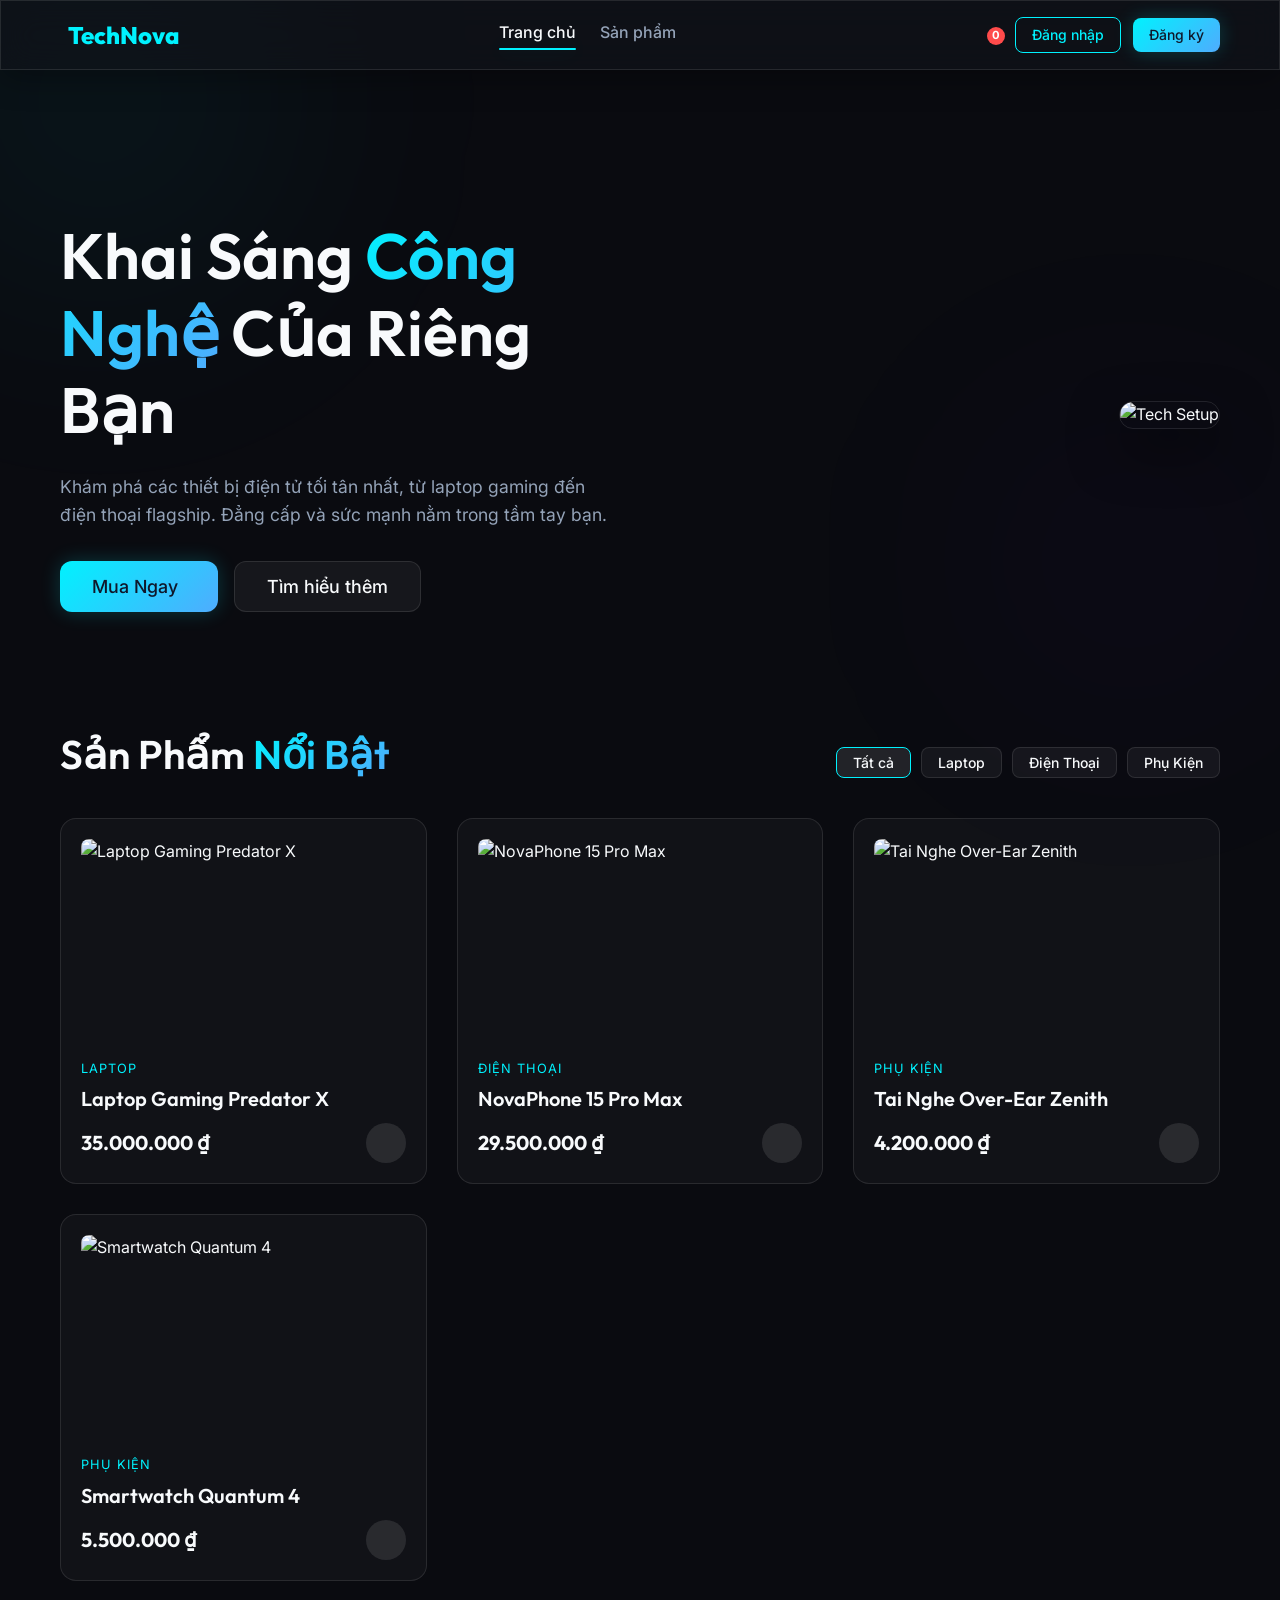
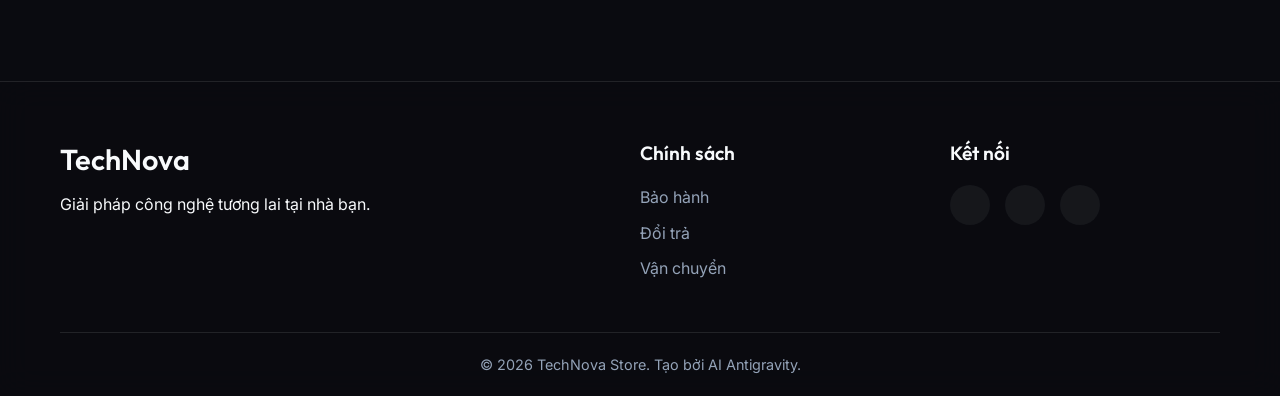
==== index.html @ b465cced "Add project" ====
<!DOCTYPE html>
<html lang="vi">
<head>
    <meta charset="UTF-8">
    <meta name="viewport" content="width=device-width, initial-scale=1.0">
    <title>TechNova - Cửa Hàng Thiết Bị Điện Tử</title>
    <!-- Google Fonts -->
    <link rel="preconnect" href="https://fonts.googleapis.com">
    <link rel="preconnect" href="https://fonts.gstatic.com" crossorigin>
    <link href="https://fonts.googleapis.com/css2?family=Inter:wght@300;400;500;600;700&family=Outfit:wght@400;600;800&display=swap" rel="stylesheet">
    <!-- Main Style -->
    <link rel="stylesheet" href="style.css">
    <!-- Remixicons for Icons -->
    <link href="https://cdn.jsdelivr.net/npm/remixicon@3.5.0/fonts/remixicon.css" rel="stylesheet">
</head>
<body>

    <!-- Background Decoration -->
    <div class="bg-shape shape-1"></div>
    <div class="bg-shape shape-2"></div>

    <!-- Notification Toast -->
    <div id="toast-container" class="toast-container"></div>

    <!-- Header / Navbar -->
    <header class="navbar glass">
        <div class="container nav-container">
            <a href="#" class="brand" data-link="home">
                <i class="ri-instance-fill text-gradient"></i>
                <span>TechNova</span>
            </a>
            
            <nav class="nav-links">
                <a href="#" class="nav-item active" data-link="home">Trang chủ</a>
                <a href="#" class="nav-item" data-link="products">Sản phẩm</a>
            </nav>

            <div class="nav-actions">
                <a href="#" class="cart-btn" data-link="cart">
                    <i class="ri-shopping-cart-2-line"></i>
                    <span class="cart-badge" id="cart-count">0</span>
                </a>
                
                <div id="auth-nav" class="auth-group">
                    <a href="#" class="btn btn-outline btn-sm" data-link="login">Đăng nhập</a>
                    <a href="#" class="btn btn-primary btn-sm" data-link="register">Đăng ký</a>
                </div>
                
                <div id="user-nav" class="user-group hidden">
                    <a href="#" class="user-profile-btn" data-link="profile">
                        <img src="https://ui-avatars.com/api/?name=User&background=4facfe&color=fff" alt="Avatar" class="avatar-sm">
                        <span id="nav-username">User</span>
                    </a>
                </div>
            </div>
        </div>
    </header>

    <!-- Main Content App -->
    <main id="app-content" class="container main-container">
        <!-- Content will be injected here by app.js -->
    </main>

    <!-- Footer -->
    <footer class="footer glass-dark mt-auto">
        <div class="container">
            <div class="footer-content">
                <div class="footer-brand">
                    <h3>TechNova</h3>
                    <p>Giải pháp công nghệ tương lai tại nhà bạn.</p>
                </div>
                <div class="footer-links">
                    <h4>Chính sách</h4>
                    <a href="#">Bảo hành</a>
                    <a href="#">Đổi trả</a>
                    <a href="#">Vận chuyển</a>
                </div>
                <div class="footer-social">
                    <h4>Kết nối</h4>
                    <div class="social-icons">
                        <a href="#"><i class="ri-facebook-circle-fill"></i></a>
                        <a href="#"><i class="ri-instagram-line"></i></a>
                        <a href="#"><i class="ri-twitter-x-line"></i></a>
                    </div>
                </div>
            </div>
            <div class="footer-bottom">
                <p>&copy; 2026 TechNova Store. Tạo bởi AI Antigravity.</p>
            </div>
        </div>
    </footer>

    <!-- Templates -->
    <template id="tpl-home">
        <!-- Home Page Content -->
        <section class="hero slide-up">
            <div class="hero-content">
                <h1 class="hero-title">Khai Sáng <span class="text-gradient">Công Nghệ</span> Của Riêng Bạn</h1>
                <p class="hero-desc">Khám phá các thiết bị điện tử tối tân nhất, từ laptop gaming đến điện thoại flagship. Đẳng cấp và sức mạnh nằm trong tầm tay bạn.</p>
                <div class="hero-actions">
                    <button class="btn btn-primary btn-lg" onclick="app.navigate('products')">Mua Ngay <i class="ri-arrow-right-line"></i></button>
                    <button class="btn btn-glass btn-lg">Tìm hiểu thêm</button>
                </div>
            </div>
            <div class="hero-image">
                <img src="https://images.unsplash.com/photo-1603302576837-37561b2e2302?auto=format&fit=crop&q=80&w=800" alt="Tech Setup" class="floating-img">
            </div>
        </section>

        <section class="products-section slide-up delay-1">
            <div class="section-header">
                <h2 class="section-title">Sản Phẩm <span class="text-gradient">Nổi Bật</span></h2>
                <div class="filter-group">
                    <button class="btn btn-glass btn-sm active">Tất cả</button>
                    <button class="btn btn-glass btn-sm">Laptop</button>
                    <button class="btn btn-glass btn-sm">Điện Thoại</button>
                    <button class="btn btn-glass btn-sm">Phụ Kiện</button>
                </div>
            </div>
            
            <div class="product-grid" id="featured-products">
                <!-- Products will be generated by JS -->
            </div>
        </section>
    </template>

    <template id="tpl-products">
        <section class="products-page fade-in">
            <h2 class="page-title">Tất cả sản phẩm</h2>
            <div class="product-grid" id="all-products">
                <!-- Products -->
            </div>
        </section>
    </template>

    <template id="tpl-login">
        <section class="auth-page fade-in">
            <div class="auth-card glass">
                <div class="auth-header">
                    <h2>Đăng Nhập</h2>
                    <p>Chào mừng trở lại TechNova</p>
                </div>
                <form id="login-form">
                    <div class="form-group">
                        <label for="login-email">Email</label>
                        <div class="input-icon">
                            <i class="ri-mail-line"></i>
                            <input type="email" id="login-email" placeholder="Nhập email của bạn" required>
                        </div>
                    </div>
                    <div class="form-group">
                        <label for="login-password">Mật khẩu</label>
                        <div class="input-icon">
                            <i class="ri-lock-2-line"></i>
                            <input type="password" id="login-password" placeholder="Nhập mật khẩu" required>
                        </div>
                    </div>
                    <div class="form-actions">
                        <button type="submit" class="btn btn-primary btn-block">Đăng Nhập</button>
                    </div>
                    <p class="auth-switch">Chưa có tài khoản? <a href="#" data-link="register">Đăng ký ngay</a></p>
                </form>
            </div>
        </section>
    </template>

    <template id="tpl-register">
        <section class="auth-page fade-in">
            <div class="auth-card glass">
                <div class="auth-header">
                    <h2>Tạo Tài Khoản</h2>
                    <p>Tham gia vào hệ sinh thái TechNova</p>
                </div>
                <form id="register-form">
                    <div class="form-group">
                        <label for="reg-name">Họ và Tên</label>
                        <div class="input-icon">
                            <i class="ri-user-3-line"></i>
                            <input type="text" id="reg-name" placeholder="John Doe" required>
                        </div>
                    </div>
                    <div class="form-group">
                        <label for="reg-email">Email</label>
                        <div class="input-icon">
                            <i class="ri-mail-line"></i>
                            <input type="email" id="reg-email" placeholder="Nhập email của bạn" required>
                        </div>
                    </div>
                    <div class="form-group">
                        <label for="reg-password">Mật khẩu</label>
                        <div class="input-icon">
                            <i class="ri-lock-2-line"></i>
                            <input type="password" id="reg-password" placeholder="Tạo mật khẩu" required>
                        </div>
                    </div>
                    <div class="form-actions">
                        <button type="submit" class="btn btn-primary btn-block">Đăng Ký</button>
                    </div>
                    <p class="auth-switch">Đã có tài khoản? <a href="#" data-link="login">Đăng nhập</a></p>
                </form>
            </div>
        </section>
    </template>

    <template id="tpl-cart">
        <section class="cart-page fade-in">
            <h2 class="page-title">Giỏ Hàng Của Bạn</h2>
            <div class="cart-container">
                <div class="cart-items" id="cart-items-list">
                    <!-- Cart items -->
                    <div class="empty-cart-msg">Giỏ hàng của bạn đang trống.<br><a href="#" class="btn btn-primary mt-4" data-link="products">Mua sắm ngay</a></div>
                </div>
                
                <div class="cart-summary glass">
                    <h3>Tổng đơn hàng</h3>
                    <div class="summary-row">
                        <span>Tạm tính</span>
                        <span id="cart-subtotal">0 đ</span>
                    </div>
                    <div class="summary-row">
                        <span>Phí vận chuyển</span>
                        <span>0 đ</span>
                    </div>
                    <div class="summary-divider"></div>
                    <div class="summary-row total">
                        <span>Tổng cộng</span>
                        <span class="text-gradient" id="cart-total">0 đ</span>
                    </div>
                    <button class="btn btn-primary btn-block mt-4" id="btn-checkout">Tiến Hành Thanh Toán</button>
                </div>
            </div>
        </section>
    </template>

    <template id="tpl-profile">
        <section class="profile-page fade-in">
            <div class="profile-header glass">
                <div class="profile-info">
                    <img src="https://ui-avatars.com/api/?name=User&background=4facfe&color=fff&size=120" alt="Avatar" class="avatar-lg" id="profile-avatar">
                    <div class="profile-details">
                        <h2 id="profile-name">Người dùng</h2>
                        <p id="profile-email">user@example.com</p>
                        <span class="badge">Thành viên Vàng</span>
                    </div>
                </div>
                <button class="btn btn-outline" id="btn-logout">Đăng Xuất <i class="ri-logout-box-r-line"></i></button>
            </div>
            
            <div class="profile-content">
                <div class="profile-tabs">
                    <button class="tab-btn active">Lịch sử đơn hàng</button>
                    <button class="tab-btn">Quản lý tài khoản</button>
                </div>
                <div class="tab-content" id="order-history">
                    <div class="empty-state">
                        <i class="ri-inbox-line"></i>
                        <p>Bạn chưa có đơn hàng nào.</p>
                    </div>
                </div>
            </div>
        </section>
    </template>

    <!-- Main Logic -->
    <script src="app.js"></script>
</body>
</html>
---- style.css ----
/* =========================================
   TECHNOVA - DESIGN SYSTEM & STYLES
   ========================================= */

:root {
    /* Colors */
    --bg-base: #0a0b10;
    --bg-surface: rgba(18, 20, 28, 0.6);
    --bg-surface-hover: rgba(28, 30, 40, 0.8);
    --bg-card: rgba(255, 255, 255, 0.03);
    
    --primary: #00f2fe;
    --primary-dark: #4facfe;
    --secondary: #6e00ff;
    --danger: #ff4b4b;
    --success: #00d289;
    
    --text-main: #f8fafc;
    --text-muted: #94a3b8;
    --text-dark: #0f172a;
    
    --border-color: rgba(255, 255, 255, 0.08);
    --glass-border: 1px solid rgba(255, 255, 255, 0.1);
    
    /* Typography */
    --font-heading: 'Outfit', sans-serif;
    --font-body: 'Inter', sans-serif;
    
    /* Shadows & Effects */
    --shadow-soft: 0 8px 32px 0 rgba(0, 0, 0, 0.3);
    --shadow-glow: 0 0 20px rgba(0, 242, 254, 0.2);
    --backdrop-blur: blur(16px);
    
    /* Transitions */
    --transition-fast: 0.2s ease;
    --transition-normal: 0.3s cubic-bezier(0.4, 0, 0.2, 1);
}

/* Base Reset */
* {
    margin: 0;
    padding: 0;
    box-sizing: border-box;
}

body {
    font-family: var(--font-body);
    background-color: var(--bg-base);
    color: var(--text-main);
    line-height: 1.6;
    min-height: 100vh;
    display: flex;
    flex-direction: column;
    overflow-x: hidden;
    position: relative;
}

a {
    color: var(--primary);
    text-decoration: none;
    transition: var(--transition-fast);
}

a:hover {
    color: var(--primary-dark);
}

img {
    max-width: 100%;
    height: auto;
}

button {
    cursor: pointer;
    font-family: var(--font-body);
}

/* Background Effects */
.bg-shape {
    position: fixed;
    border-radius: 50%;
    filter: blur(120px);
    z-index: -1;
    opacity: 0.5;
}

.shape-1 {
    width: 600px;
    height: 600px;
    background: radial-gradient(circle, rgba(0,242,254,0.15) 0%, rgba(10,11,16,0) 70%);
    top: -200px;
    left: -200px;
}

.shape-2 {
    width: 500px;
    height: 500px;
    background: radial-gradient(circle, rgba(110,0,255,0.1) 0%, rgba(10,11,16,0) 70%);
    bottom: 10vh;
    right: -100px;
}

/* Typography Classes */
h1, h2, h3, h4, h5, h6 {
    font-family: var(--font-heading);
    font-weight: 600;
    line-height: 1.2;
}

.text-gradient {
    background: linear-gradient(135deg, var(--primary) 0%, var(--primary-dark) 100%);
    -webkit-background-clip: text;
    -webkit-text-fill-color: transparent;
    background-clip: text;
}

/* Layout Utilities */
.container {
    width: 100%;
    max-width: 1200px;
    margin: 0 auto;
    padding: 0 20px;
}

.main-container {
    flex: 1;
    padding: 100px 20px 40px; /* offset for fixed header */
    width: 100%;
    display: flex;
    flex-direction: column;
}

.mt-4 { margin-top: 1rem; }
.mt-auto { margin-top: auto; }
.text-center { text-align: center; }

/* Glassmorphism Classes */
.glass {
    background: var(--bg-surface);
    backdrop-filter: var(--backdrop-blur);
    -webkit-backdrop-filter: var(--backdrop-blur);
    border: var(--glass-border);
    box-shadow: var(--shadow-soft);
}

.glass-dark {
    background: rgba(10, 11, 16, 0.8);
    backdrop-filter: var(--backdrop-blur);
    border-top: var(--glass-border);
}

/* Buttons */
.btn {
    display: inline-flex;
    align-items: center;
    justify-content: center;
    gap: 8px;
    padding: 10px 24px;
    border-radius: 8px;
    font-weight: 500;
    transition: var(--transition-normal);
    border: none;
    outline: none;
}

.btn-sm {
    padding: 6px 16px;
    font-size: 0.875rem;
}

.btn-lg {
    padding: 14px 32px;
    font-size: 1.125rem;
    border-radius: 12px;
}

.btn-block {
    width: 100%;
}

.btn-primary {
    background: linear-gradient(135deg, var(--primary) 0%, var(--primary-dark) 100%);
    color: var(--text-dark);
    box-shadow: var(--shadow-glow);
}

.btn-primary:hover {
    transform: translateY(-2px);
    box-shadow: 0 0 30px rgba(0, 242, 254, 0.4);
}

.btn-outline {
    background: transparent;
    border: 1px solid var(--primary);
    color: var(--primary);
}

.btn-outline:hover {
    background: rgba(0, 242, 254, 0.1);
}

.btn-glass {
    background: rgba(255, 255, 255, 0.05);
    border: 1px solid rgba(255, 255, 255, 0.1);
    color: var(--text-main);
}

.btn-glass:hover, .btn-glass.active {
    background: rgba(255, 255, 255, 0.1);
    border-color: var(--primary);
}

/* Navbar */
.navbar {
    position: fixed;
    top: 0;
    left: 0;
    width: 100%;
    z-index: 100;
    padding: 15px 0;
}

.nav-container {
    display: flex;
    justify-content: space-between;
    align-items: center;
}

.brand {
    font-family: var(--font-heading);
    font-size: 1.5rem;
    font-weight: 800;
    display: flex;
    align-items: center;
    gap: 8px;
}

.nav-links {
    display: flex;
    gap: 24px;
}

.nav-item {
    color: var(--text-muted);
    font-weight: 500;
    position: relative;
    padding-bottom: 4px;
}

.nav-item:hover, .nav-item.active {
    color: var(--text-main);
}

.nav-item.active::after {
    content: '';
    position: absolute;
    bottom: 0;
    left: 0;
    width: 100%;
    height: 2px;
    background: var(--primary);
    border-radius: 2px;
    box-shadow: var(--shadow-glow);
}

.nav-actions {
    display: flex;
    align-items: center;
    gap: 20px;
}

.cart-btn {
    color: var(--text-main);
    font-size: 1.25rem;
    position: relative;
}

.cart-badge {
    position: absolute;
    top: -8px;
    right: -10px;
    background: var(--danger);
    color: white;
    font-size: 0.7rem;
    font-weight: bold;
    height: 18px;
    min-width: 18px;
    border-radius: 9px;
    display: flex;
    align-items: center;
    justify-content: center;
    padding: 0 4px;
}

.auth-group, .user-group {
    display: flex;
    gap: 12px;
    align-items: center;
}

.hidden {
    display: none !important;
}

.user-profile-btn {
    display: flex;
    align-items: center;
    gap: 10px;
    color: var(--text-main);
}

.avatar-sm {
    width: 32px;
    height: 32px;
    border-radius: 50%;
    border: 2px solid var(--primary);
}

/* Hero Section */
.hero {
    display: flex;
    align-items: center;
    justify-content: space-between;
    min-height: 70vh;
    padding: 40px 0;
    gap: 40px;
}

.hero-content {
    flex: 1;
    max-width: 600px;
}

.hero-title {
    font-size: 4rem;
    margin-bottom: 24px;
}

.hero-desc {
    font-size: 1.1rem;
    color: var(--text-muted);
    margin-bottom: 32px;
}

.hero-actions {
    display: flex;
    gap: 16px;
}

.hero-image {
    flex: 1;
    display: flex;
    justify-content: flex-end;
}

.floating-img {
    max-width: 500px;
    border-radius: 20px;
    box-shadow: 0 20px 50px rgba(0,0,0,0.5);
    animation: float 6s ease-in-out infinite;
    border: var(--glass-border);
}

/* Products Section */
.section-header {
    display: flex;
    justify-content: space-between;
    align-items: flex-end;
    margin-bottom: 40px;
}

.section-title {
    font-size: 2.5rem;
}

.filter-group {
    display: flex;
    gap: 10px;
}

.product-grid {
    display: grid;
    grid-template-columns: repeat(auto-fill, minmax(280px, 1fr));
    gap: 30px;
}

.product-card {
    background: var(--bg-card);
    border: var(--glass-border);
    border-radius: 16px;
    padding: 20px;
    transition: var(--transition-normal);
    display: flex;
    flex-direction: column;
}

.product-card:hover {
    transform: translateY(-5px);
    background: var(--bg-surface-hover);
    box-shadow: var(--shadow-soft), 0 0 15px rgba(0, 242, 254, 0.1);
    border-color: rgba(255, 255, 255, 0.2);
}

.product-img {
    height: 200px;
    object-fit: cover;
    border-radius: 8px;
    margin-bottom: 20px;
}

.product-category {
    font-size: 0.8rem;
    color: var(--primary);
    text-transform: uppercase;
    letter-spacing: 1px;
    margin-bottom: 8px;
}

.product-name {
    font-size: 1.25rem;
    margin-bottom: 12px;
    color: var(--text-main);
}

.product-footer {
    margin-top: auto;
    display: flex;
    justify-content: space-between;
    align-items: center;
}

.product-price {
    font-size: 1.25rem;
    font-weight: 700;
    font-family: var(--font-heading);
}

.btn-add-cart {
    width: 40px;
    height: 40px;
    border-radius: 50%;
    background: rgba(255, 255, 255, 0.1);
    border: none;
    color: white;
    display: flex;
    align-items: center;
    justify-content: center;
    transition: var(--transition-fast);
}

.product-card:hover .btn-add-cart {
    background: var(--primary);
    color: var(--text-dark);
}

/* Auth Pages */
.auth-page {
    display: flex;
    justify-content: center;
    align-items: center;
    min-height: 70vh;
}

.auth-card {
    width: 100%;
    max-width: 450px;
    padding: 40px;
    border-radius: 20px;
}

.auth-header {
    text-align: center;
    margin-bottom: 30px;
}

.auth-header h2 {
    font-size: 2rem;
    margin-bottom: 8px;
}

.auth-header p {
    color: var(--text-muted);
}

.form-group {
    margin-bottom: 20px;
}

.form-group label {
    display: block;
    margin-bottom: 8px;
    font-size: 0.9rem;
    color: var(--text-muted);
}

.input-icon {
    position: relative;
    display: flex;
    align-items: center;
}

.input-icon i {
    position: absolute;
    left: 16px;
    color: var(--text-muted);
}

.input-icon input {
    width: 100%;
    padding: 14px 16px 14px 45px;
    background: rgba(0, 0, 0, 0.2);
    border: 1px solid rgba(255, 255, 255, 0.1);
    border-radius: 10px;
    color: var(--text-main);
    font-family: var(--font-body);
    outline: none;
    transition: var(--transition-fast);
}

.input-icon input:focus {
    border-color: var(--primary);
    background: rgba(0, 0, 0, 0.4);
    box-shadow: 0 0 0 2px rgba(0, 242, 254, 0.1);
}

.form-actions {
    margin-top: 30px;
    margin-bottom: 20px;
}

.auth-switch {
    text-align: center;
    font-size: 0.9rem;
    color: var(--text-muted);
}

/* Cart Page */
.page-title {
    font-size: 2.5rem;
    margin-bottom: 30px;
}

.cart-container {
    display: grid;
    grid-template-columns: 2fr 1fr;
    gap: 30px;
}

.cart-items {
    display: flex;
    flex-direction: column;
    gap: 20px;
}

.cart-item {
    display: flex;
    align-items: center;
    gap: 20px;
    background: var(--bg-card);
    border: var(--glass-border);
    padding: 15px;
    border-radius: 12px;
}

.cart-item-img {
    width: 80px;
    height: 80px;
    border-radius: 8px;
    object-fit: cover;
}

.cart-item-info {
    flex: 1;
}

.cart-item-name {
    font-size: 1.1rem;
    margin-bottom: 4px;
}

.cart-item-price {
    color: var(--primary);
    font-weight: 600;
}

.cart-item-qty {
    display: flex;
    align-items: center;
    gap: 10px;
    background: rgba(0,0,0,0.3);
    padding: 4px 12px;
    border-radius: 20px;
}

.qty-btn {
    background: transparent;
    border: none;
    color: var(--text-main);
    font-size: 1.2rem;
}

.btn-remove {
    background: rgba(255, 75, 75, 0.1);
    color: var(--danger);
    border: none;
    width: 36px; height: 36px;
    border-radius: 8px;
    transition: var(--transition-fast);
}

.btn-remove:hover {
    background: var(--danger);
    color: white;
}

.cart-summary {
    padding: 24px;
    border-radius: 16px;
    height: fit-content;
    position: sticky;
    top: 100px;
}

.summary-row {
    display: flex;
    justify-content: space-between;
    margin-bottom: 15px;
    color: var(--text-muted);
}

.summary-divider {
    height: 1px;
    background: var(--glass-border);
    margin: 20px 0;
}

.summary-row.total {
    font-size: 1.25rem;
    font-weight: 700;
    color: var(--text-main);
    margin-bottom: 0;
}

/* Profile Page */
.profile-header {
    display: flex;
    justify-content: space-between;
    align-items: center;
    padding: 30px;
    border-radius: 16px;
    margin-bottom: 40px;
}

.profile-info {
    display: flex;
    align-items: center;
    gap: 24px;
}

.avatar-lg {
    width: 100px;
    height: 100px;
    border-radius: 50%;
    border: 3px solid var(--primary);
}

.profile-details h2 {
    font-size: 1.8rem;
    margin-bottom: 4px;
}

.profile-details p {
    color: var(--text-muted);
    margin-bottom: 12px;
}

.badge {
    background: rgba(0, 242, 254, 0.1);
    color: var(--primary);
    padding: 4px 12px;
    border-radius: 20px;
    font-size: 0.8rem;
    border: 1px solid rgba(0, 242, 254, 0.3);
}

.profile-tabs {
    display: flex;
    gap: 20px;
    margin-bottom: 30px;
    border-bottom: 1px solid rgba(255, 255, 255, 0.1);
    padding-bottom: 10px;
}

.tab-btn {
    background: none;
    border: none;
    color: var(--text-muted);
    font-size: 1.1rem;
    padding: 10px 20px;
    position: relative;
    border-radius: 8px 8px 0 0;
}

.tab-btn:hover {
    color: var(--text-main);
}

.tab-btn.active {
    color: var(--primary);
}

.tab-btn.active::after {
    content: '';
    position: absolute;
    bottom: -11px;
    left: 0;
    width: 100%;
    height: 3px;
    background: var(--primary);
    border-radius: 3px 3px 0 0;
}

.empty-state {
    text-align: center;
    padding: 60px 20px;
    background: var(--bg-card);
    border-radius: 12px;
    border: var(--glass-border);
}

.empty-state i {
    font-size: 4rem;
    color: var(--text-muted);
    margin-bottom: 16px;
    opacity: 0.5;
}

/* Toast Notifications */
.toast-container {
    position: fixed;
    bottom: 30px;
    right: 30px;
    z-index: 9999;
    display: flex;
    flex-direction: column;
    gap: 10px;
}

.toast {
    background: rgba(18, 20, 28, 0.9);
    backdrop-filter: blur(10px);
    border-left: 4px solid var(--primary);
    color: white;
    padding: 16px 24px;
    border-radius: 8px;
    box-shadow: 0 10px 30px rgba(0,0,0,0.5);
    display: flex;
    align-items: center;
    gap: 12px;
    transform: translateX(120%);
    animation: toast-slide-in 0.3s forwards;
}

.toast.toast-success { border-left-color: var(--success); }
.toast.toast-error { border-left-color: var(--danger); }

.toast.fade-out {
    animation: toast-slide-out 0.3s forwards;
}

@keyframes toast-slide-in {
    to { transform: translateX(0); }
}
@keyframes toast-slide-out {
    to { transform: translateX(120%); opacity: 0; }
}

/* Footer */
.footer {
    padding: 60px 0 20px;
    margin-top: 60px;
}

.footer-content {
    display: grid;
    grid-template-columns: 2fr 1fr 1fr;
    gap: 40px;
    margin-bottom: 40px;
}

.footer-brand h3 {
    font-size: 1.8rem;
    margin-bottom: 16px;
    font-family: var(--font-heading);
}

.footer-links h4, .footer-social h4 {
    font-size: 1.2rem;
    margin-bottom: 20px;
}

.footer-links a {
    display: block;
    color: var(--text-muted);
    margin-bottom: 10px;
}

.footer-links a:hover {
    color: var(--primary);
    padding-left: 5px;
}

.social-icons {
    display: flex;
    gap: 15px;
}

.social-icons a {
    display: inline-flex;
    width: 40px; height: 40px;
    border-radius: 50%;
    background: rgba(255, 255, 255, 0.05);
    align-items: center; justify-content: center;
    font-size: 1.2rem;
}

.social-icons a:hover {
    background: var(--primary);
    color: var(--text-dark);
    transform: translateY(-3px);
}

.footer-bottom {
    text-align: center;
    padding-top: 20px;
    border-top: 1px solid rgba(255, 255, 255, 0.1);
    color: var(--text-muted);
    font-size: 0.9rem;
}

/* Animations */
.fade-in {
    animation: fadeIn 0.5s ease-out;
}

.slide-up {
    animation: slideUp 0.6s cubic-bezier(0.16, 1, 0.3, 1) forwards;
    opacity: 0;
    transform: translateY(30px);
}

.delay-1 {
    animation-delay: 0.2s;
}

@keyframes fadeIn {
    from { opacity: 0; }
    to { opacity: 1; }
}

@keyframes slideUp {
    from { opacity: 0; transform: translateY(30px); }
    to { opacity: 1; transform: translateY(0); }
}

@keyframes float {
    0% { transform: translateY(0px); }
    50% { transform: translateY(-20px); }
    100% { transform: translateY(0px); }
}

/* Responsive */
@media (max-width: 768px) {
    .nav-links { display: none; }
    .hero { flex-direction: column-reverse; text-align: center; }
    .hero-title { font-size: 2.5rem; }
    .hero-image { justify-content: center; }
    .hero-actions { justify-content: center; }
    .cart-container { grid-template-columns: 1fr; }
    .profile-header { flex-direction: column; gap: 20px; text-align: center; }
    .footer-content { grid-template-columns: 1fr; gap: 30px; }
}
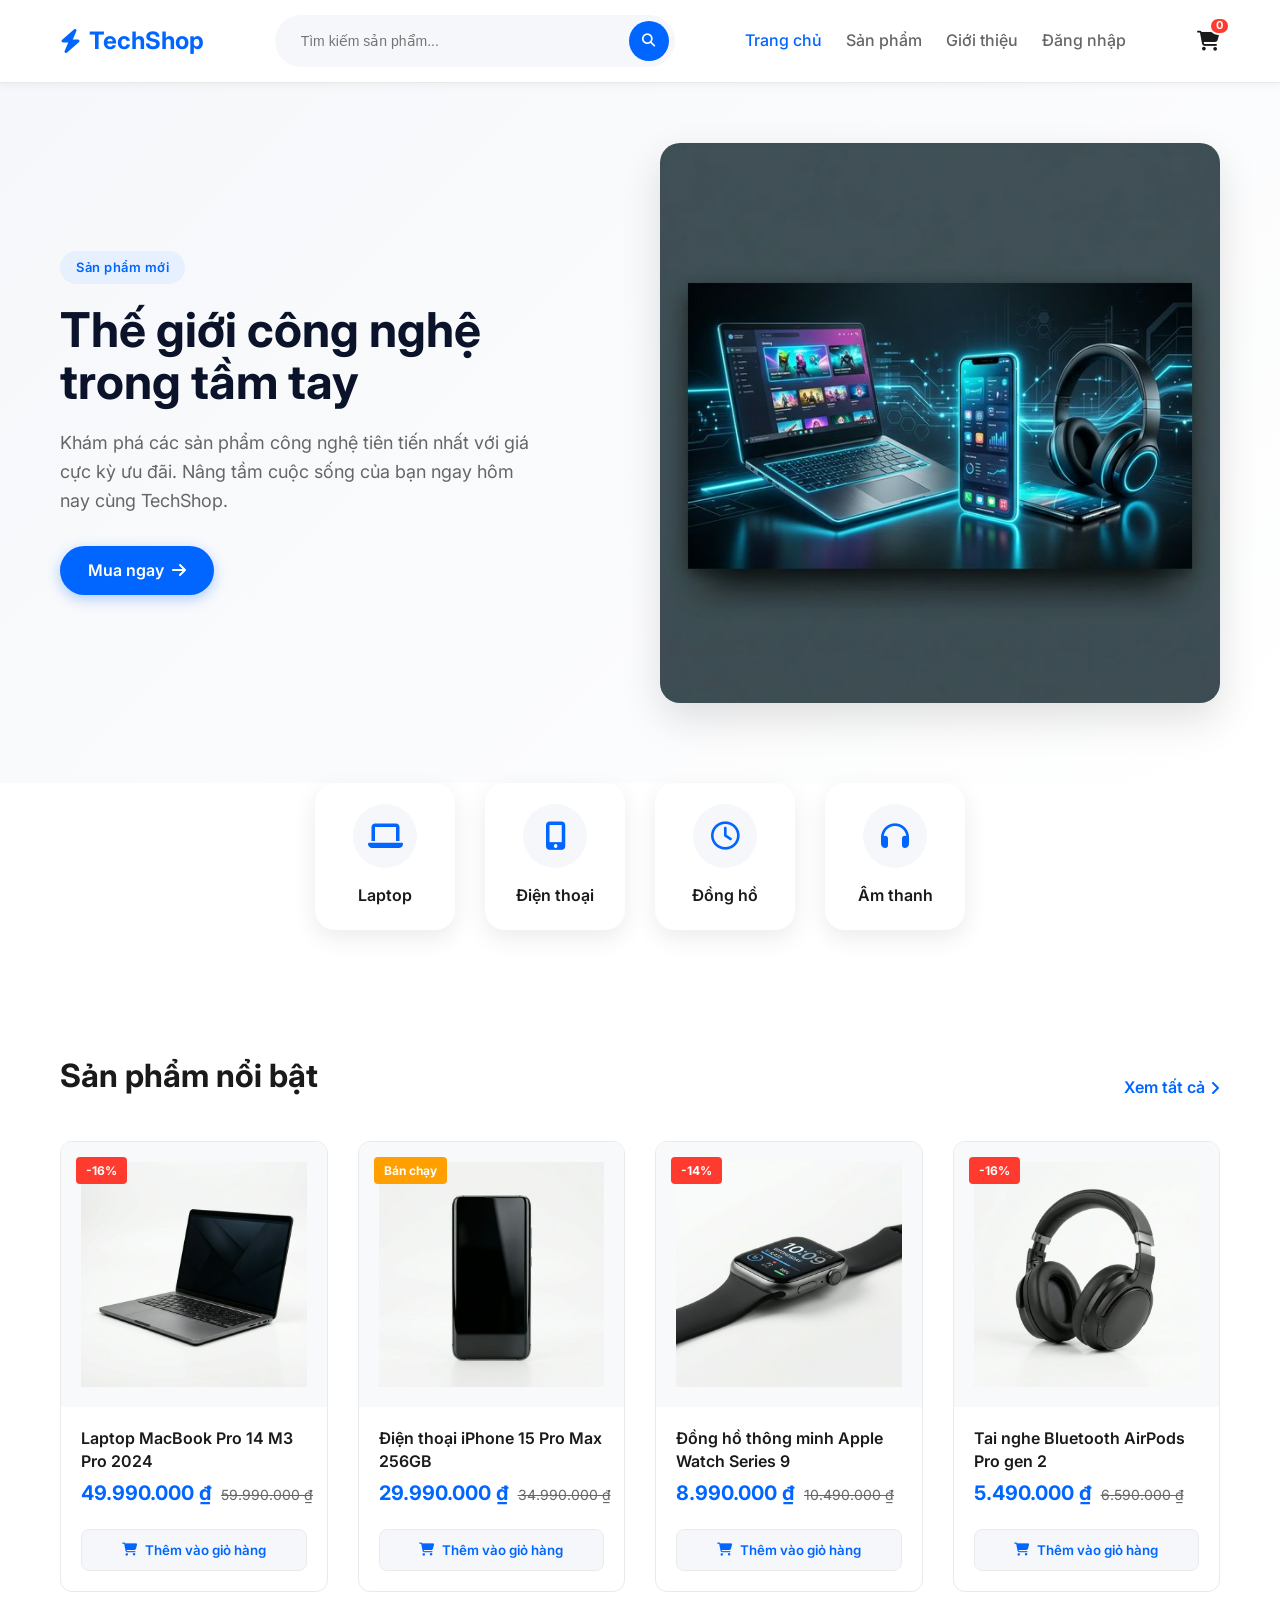
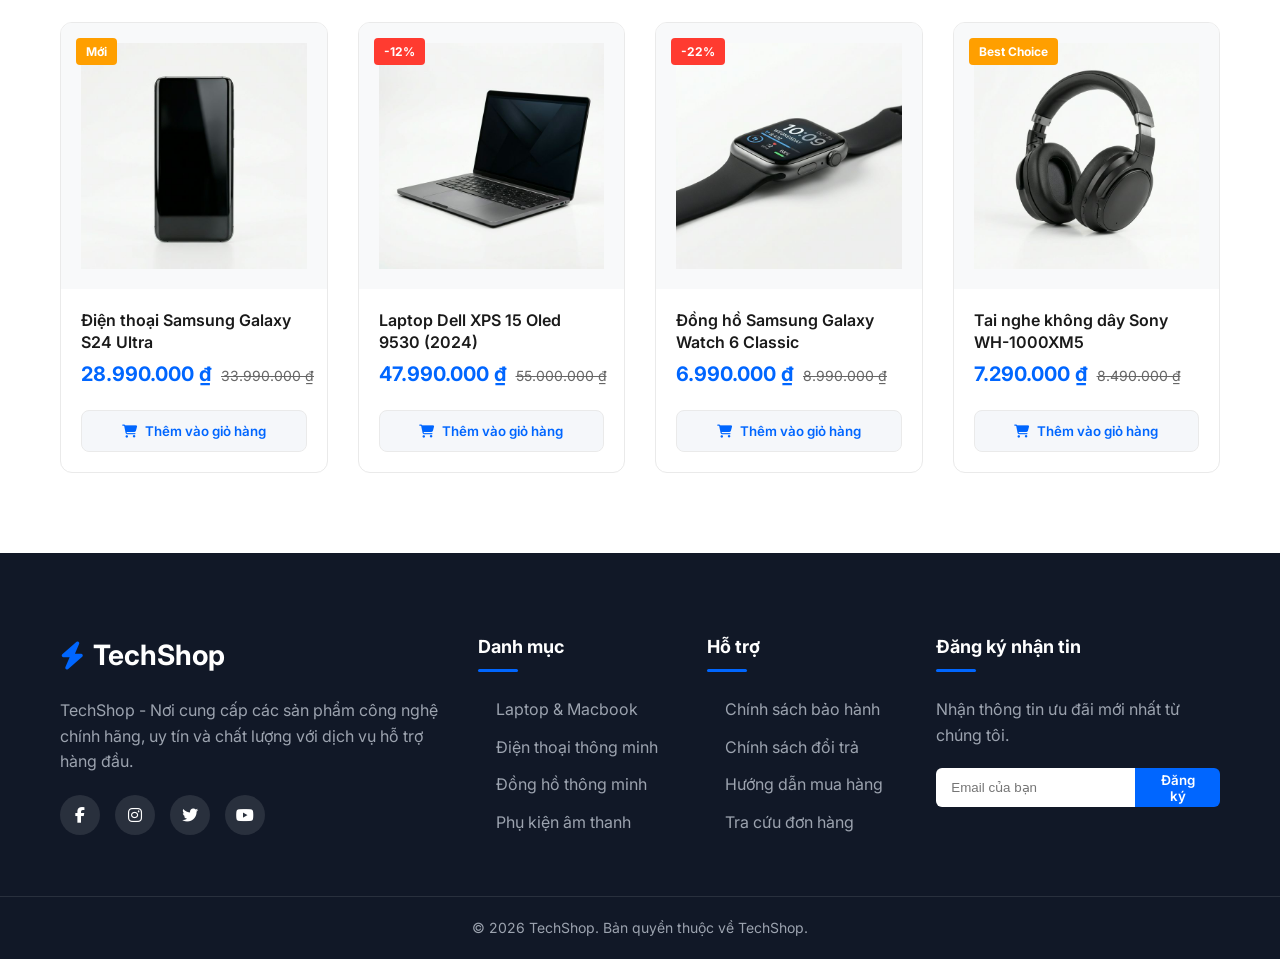
==== commit 66f011f0: "update UI/UX" ====
--- a/index.html
+++ b/index.html
@@ -3,265 +3,160 @@
 <head>
     <meta charset="UTF-8">
     <meta name="viewport" content="width=device-width, initial-scale=1.0">
-    <title>TechNova - Cửa Hàng Thiết Bị Điện Tử</title>
+    <title>TechShop - Thế giới công nghệ trong tầm tay</title>
     <!-- Google Fonts -->
-    <link rel="preconnect" href="https://fonts.googleapis.com">
-    <link rel="preconnect" href="https://fonts.gstatic.com" crossorigin>
-    <link href="https://fonts.googleapis.com/css2?family=Inter:wght@300;400;500;600;700&family=Outfit:wght@400;600;800&display=swap" rel="stylesheet">
-    <!-- Main Style -->
+    <link href="https://fonts.googleapis.com/css2?family=Inter:wght@400;500;600;700&display=swap" rel="stylesheet">
+    <!-- FontAwesome for Icons -->
+    <link rel="stylesheet" href="https://cdnjs.cloudflare.com/ajax/libs/font-awesome/6.4.0/css/all.min.css">
+    <!-- Vanilla CSS -->
     <link rel="stylesheet" href="style.css">
-    <!-- Remixicons for Icons -->
-    <link href="https://cdn.jsdelivr.net/npm/remixicon@3.5.0/fonts/remixicon.css" rel="stylesheet">
 </head>
 <body>
-
-    <!-- Background Decoration -->
-    <div class="bg-shape shape-1"></div>
-    <div class="bg-shape shape-2"></div>
-
-    <!-- Notification Toast -->
-    <div id="toast-container" class="toast-container"></div>
-
-    <!-- Header / Navbar -->
-    <header class="navbar glass">
-        <div class="container nav-container">
-            <a href="#" class="brand" data-link="home">
-                <i class="ri-instance-fill text-gradient"></i>
-                <span>TechNova</span>
+    <!-- Header -->
+    <header class="header">
+        <div class="container header-container">
+            <a href="#" class="logo">
+                <i class="fa-solid fa-bolt"></i> TechShop
             </a>
             
-            <nav class="nav-links">
-                <a href="#" class="nav-item active" data-link="home">Trang chủ</a>
-                <a href="#" class="nav-item" data-link="products">Sản phẩm</a>
+            <div class="search-bar">
+                <input type="text" placeholder="Tìm kiếm sản phẩm...">
+                <button type="submit"><i class="fa-solid fa-magnifying-glass"></i></button>
+            </div>
+            
+            <nav class="nav-menu">
+                <ul>
+                    <li><a href="#" class="active">Trang chủ</a></li>
+                    <li><a href="#products">Sản phẩm</a></li>
+                    <li><a href="about.html">Giới thiệu</a></li>
+                    <li><a href="profile.html">Tài khoản</a></li>
+                </ul>
             </nav>
+            
+            <div class="cart-icon" onclick="window.location.href='cart.html'" style="cursor: pointer;">
+                <i class="fa-solid fa-cart-shopping"></i>
+                <span class="cart-count">0</span>
+            </div>
+            
+            <!-- Mobile Menu Toggle -->
+            <button class="mobile-toggle">
+                <i class="fa-solid fa-bars"></i>
+            </button>
+        </div>
+    </header>
 
-            <div class="nav-actions">
-                <a href="#" class="cart-btn" data-link="cart">
-                    <i class="ri-shopping-cart-2-line"></i>
-                    <span class="cart-badge" id="cart-count">0</span>
-                </a>
-                
-                <div id="auth-nav" class="auth-group">
-                    <a href="#" class="btn btn-outline btn-sm" data-link="login">Đăng nhập</a>
-                    <a href="#" class="btn btn-primary btn-sm" data-link="register">Đăng ký</a>
+    <!-- Hero Section -->
+    <section class="hero">
+        <div class="container hero-container">
+            <div class="hero-content">
+                <span class="badge">Sản phẩm mới</span>
+                <h1>Thế giới công nghệ<br>trong tầm tay</h1>
+                <p>Khám phá các sản phẩm công nghệ tiên tiến nhất với giá cực kỳ ưu đãi. Nâng tầm cuộc sống của bạn ngay hôm nay cùng TechShop.</p>
+                <a href="#products" class="btn btn-primary">Mua ngay <i class="fa-solid fa-arrow-right"></i></a>
+            </div>
+            <div class="hero-image">
+                <img src="assets/images/banner.png" alt="TechShop Banner">
+            </div>
+        </div>
+    </section>
+
+    <!-- Categories Section -->
+    <section class="categories">
+        <div class="container">
+            <div class="category-grid">
+                <div class="category-item">
+                    <div class="category-icon">
+                        <i class="fa-solid fa-laptop"></i>
+                    </div>
+                    <span>Laptop</span>
                 </div>
-                
-                <div id="user-nav" class="user-group hidden">
-                    <a href="#" class="user-profile-btn" data-link="profile">
-                        <img src="https://ui-avatars.com/api/?name=User&background=4facfe&color=fff" alt="Avatar" class="avatar-sm">
-                        <span id="nav-username">User</span>
-                    </a>
+                <div class="category-item">
+                    <div class="category-icon">
+                        <i class="fa-solid fa-mobile-screen-button"></i>
+                    </div>
+                    <span>Điện thoại</span>
+                </div>
+                <div class="category-item">
+                    <div class="category-icon">
+                        <i class="fa-regular fa-clock"></i>
+                    </div>
+                    <span>Đồng hồ</span>
+                </div>
+                <div class="category-item">
+                    <div class="category-icon">
+                        <i class="fa-solid fa-headphones"></i>
+                    </div>
+                    <span>Âm thanh</span>
                 </div>
             </div>
         </div>
-    </header>
+    </section>
 
-    <!-- Main Content App -->
-    <main id="app-content" class="container main-container">
-        <!-- Content will be injected here by app.js -->
-    </main>
+    <!-- Product Section -->
+    <section id="products" class="products">
+        <div class="container">
+            <div class="section-header">
+                <h2>Sản phẩm nổi bật</h2>
+                <a href="#" class="view-all">Xem tất cả <i class="fa-solid fa-angle-right"></i></a>
+            </div>
+            <!-- Product Grid from JavaScript -->
+            <div class="product-grid" id="productGrid">
+                <!-- Products will be dynamically inserted here -->
+            </div>
+        </div>
+    </section>
 
-    <!-- Footer -->
-    <footer class="footer glass-dark mt-auto">
-        <div class="container">
-            <div class="footer-content">
-                <div class="footer-brand">
-                    <h3>TechNova</h3>
-                    <p>Giải pháp công nghệ tương lai tại nhà bạn.</p>
-                </div>
-                <div class="footer-links">
-                    <h4>Chính sách</h4>
-                    <a href="#">Bảo hành</a>
-                    <a href="#">Đổi trả</a>
-                    <a href="#">Vận chuyển</a>
-                </div>
-                <div class="footer-social">
-                    <h4>Kết nối</h4>
-                    <div class="social-icons">
-                        <a href="#"><i class="ri-facebook-circle-fill"></i></a>
-                        <a href="#"><i class="ri-instagram-line"></i></a>
-                        <a href="#"><i class="ri-twitter-x-line"></i></a>
-                    </div>
+    <!-- Footer Section -->
+    <footer id="contact" class="footer">
+        <div class="container footer-container">
+            <div class="footer-col">
+                <a href="#" class="footer-logo">
+                    <i class="fa-solid fa-bolt"></i> TechShop
+                </a>
+                <p>TechShop - Nơi cung cấp các sản phẩm công nghệ chính hãng, uy tín và chất lượng với dịch vụ hỗ trợ hàng đầu.</p>
+                <div class="social-links">
+                    <a href="#"><i class="fa-brands fa-facebook-f"></i></a>
+                    <a href="#"><i class="fa-brands fa-instagram"></i></a>
+                    <a href="#"><i class="fa-brands fa-twitter"></i></a>
+                    <a href="#"><i class="fa-brands fa-youtube"></i></a>
                 </div>
             </div>
-            <div class="footer-bottom">
-                <p>&copy; 2026 TechNova Store. Tạo bởi AI Antigravity.</p>
+            <div class="footer-col">
+                <h3>Danh mục</h3>
+                <ul>
+                    <li><a href="#">Laptop & Macbook</a></li>
+                    <li><a href="#">Điện thoại thông minh</a></li>
+                    <li><a href="#">Đồng hồ thông minh</a></li>
+                    <li><a href="#">Phụ kiện âm thanh</a></li>
+                </ul>
             </div>
+            <div class="footer-col">
+                <h3>Hỗ trợ</h3>
+                <ul>
+                    <li><a href="#">Chính sách bảo hành</a></li>
+                    <li><a href="#">Chính sách đổi trả</a></li>
+                    <li><a href="#">Hướng dẫn mua hàng</a></li>
+                    <li><a href="#">Tra cứu đơn hàng</a></li>
+                </ul>
+            </div>
+            <div class="footer-col">
+                <h3>Đăng ký nhận tin</h3>
+                <p>Nhận thông tin ưu đãi mới nhất từ chúng tôi.</p>
+                <form class="newsletter-form">
+                    <input type="email" placeholder="Email của bạn">
+                    <button type="submit">Đăng ký</button>
+                </form>
+            </div>
+        </div>
+        <div class="footer-bottom">
+            <p>&copy; 2026 TechShop. Bản quyền thuộc về TechShop.</p>
         </div>
     </footer>
 
-    <!-- Templates -->
-    <template id="tpl-home">
-        <!-- Home Page Content -->
-        <section class="hero slide-up">
-            <div class="hero-content">
-                <h1 class="hero-title">Khai Sáng <span class="text-gradient">Công Nghệ</span> Của Riêng Bạn</h1>
-                <p class="hero-desc">Khám phá các thiết bị điện tử tối tân nhất, từ laptop gaming đến điện thoại flagship. Đẳng cấp và sức mạnh nằm trong tầm tay bạn.</p>
-                <div class="hero-actions">
-                    <button class="btn btn-primary btn-lg" onclick="app.navigate('products')">Mua Ngay <i class="ri-arrow-right-line"></i></button>
-                    <button class="btn btn-glass btn-lg">Tìm hiểu thêm</button>
-                </div>
-            </div>
-            <div class="hero-image">
-                <img src="https://images.unsplash.com/photo-1603302576837-37561b2e2302?auto=format&fit=crop&q=80&w=800" alt="Tech Setup" class="floating-img">
-            </div>
-        </section>
+    <!-- Toast Notification Container -->
+    <div id="toastContainer" class="toast-container"></div>
 
-        <section class="products-section slide-up delay-1">
-            <div class="section-header">
-                <h2 class="section-title">Sản Phẩm <span class="text-gradient">Nổi Bật</span></h2>
-                <div class="filter-group">
-                    <button class="btn btn-glass btn-sm active">Tất cả</button>
-                    <button class="btn btn-glass btn-sm">Laptop</button>
-                    <button class="btn btn-glass btn-sm">Điện Thoại</button>
-                    <button class="btn btn-glass btn-sm">Phụ Kiện</button>
-                </div>
-            </div>
-            
-            <div class="product-grid" id="featured-products">
-                <!-- Products will be generated by JS -->
-            </div>
-        </section>
-    </template>
-
-    <template id="tpl-products">
-        <section class="products-page fade-in">
-            <h2 class="page-title">Tất cả sản phẩm</h2>
-            <div class="product-grid" id="all-products">
-                <!-- Products -->
-            </div>
-        </section>
-    </template>
-
-    <template id="tpl-login">
-        <section class="auth-page fade-in">
-            <div class="auth-card glass">
-                <div class="auth-header">
-                    <h2>Đăng Nhập</h2>
-                    <p>Chào mừng trở lại TechNova</p>
-                </div>
-                <form id="login-form">
-                    <div class="form-group">
-                        <label for="login-email">Email</label>
-                        <div class="input-icon">
-                            <i class="ri-mail-line"></i>
-                            <input type="email" id="login-email" placeholder="Nhập email của bạn" required>
-                        </div>
-                    </div>
-                    <div class="form-group">
-                        <label for="login-password">Mật khẩu</label>
-                        <div class="input-icon">
-                            <i class="ri-lock-2-line"></i>
-                            <input type="password" id="login-password" placeholder="Nhập mật khẩu" required>
-                        </div>
-                    </div>
-                    <div class="form-actions">
-                        <button type="submit" class="btn btn-primary btn-block">Đăng Nhập</button>
-                    </div>
-                    <p class="auth-switch">Chưa có tài khoản? <a href="#" data-link="register">Đăng ký ngay</a></p>
-                </form>
-            </div>
-        </section>
-    </template>
-
-    <template id="tpl-register">
-        <section class="auth-page fade-in">
-            <div class="auth-card glass">
-                <div class="auth-header">
-                    <h2>Tạo Tài Khoản</h2>
-                    <p>Tham gia vào hệ sinh thái TechNova</p>
-                </div>
-                <form id="register-form">
-                    <div class="form-group">
-                        <label for="reg-name">Họ và Tên</label>
-                        <div class="input-icon">
-                            <i class="ri-user-3-line"></i>
-                            <input type="text" id="reg-name" placeholder="John Doe" required>
-                        </div>
-                    </div>
-                    <div class="form-group">
-                        <label for="reg-email">Email</label>
-                        <div class="input-icon">
-                            <i class="ri-mail-line"></i>
-                            <input type="email" id="reg-email" placeholder="Nhập email của bạn" required>
-                        </div>
-                    </div>
-                    <div class="form-group">
-                        <label for="reg-password">Mật khẩu</label>
-                        <div class="input-icon">
-                            <i class="ri-lock-2-line"></i>
-                            <input type="password" id="reg-password" placeholder="Tạo mật khẩu" required>
-                        </div>
-                    </div>
-                    <div class="form-actions">
-                        <button type="submit" class="btn btn-primary btn-block">Đăng Ký</button>
-                    </div>
-                    <p class="auth-switch">Đã có tài khoản? <a href="#" data-link="login">Đăng nhập</a></p>
-                </form>
-            </div>
-        </section>
-    </template>
-
-    <template id="tpl-cart">
-        <section class="cart-page fade-in">
-            <h2 class="page-title">Giỏ Hàng Của Bạn</h2>
-            <div class="cart-container">
-                <div class="cart-items" id="cart-items-list">
-                    <!-- Cart items -->
-                    <div class="empty-cart-msg">Giỏ hàng của bạn đang trống.<br><a href="#" class="btn btn-primary mt-4" data-link="products">Mua sắm ngay</a></div>
-                </div>
-                
-                <div class="cart-summary glass">
-                    <h3>Tổng đơn hàng</h3>
-                    <div class="summary-row">
-                        <span>Tạm tính</span>
-                        <span id="cart-subtotal">0 đ</span>
-                    </div>
-                    <div class="summary-row">
-                        <span>Phí vận chuyển</span>
-                        <span>0 đ</span>
-                    </div>
-                    <div class="summary-divider"></div>
-                    <div class="summary-row total">
-                        <span>Tổng cộng</span>
-                        <span class="text-gradient" id="cart-total">0 đ</span>
-                    </div>
-                    <button class="btn btn-primary btn-block mt-4" id="btn-checkout">Tiến Hành Thanh Toán</button>
-                </div>
-            </div>
-        </section>
-    </template>
-
-    <template id="tpl-profile">
-        <section class="profile-page fade-in">
-            <div class="profile-header glass">
-                <div class="profile-info">
-                    <img src="https://ui-avatars.com/api/?name=User&background=4facfe&color=fff&size=120" alt="Avatar" class="avatar-lg" id="profile-avatar">
-                    <div class="profile-details">
-                        <h2 id="profile-name">Người dùng</h2>
-                        <p id="profile-email">user@example.com</p>
-                        <span class="badge">Thành viên Vàng</span>
-                    </div>
-                </div>
-                <button class="btn btn-outline" id="btn-logout">Đăng Xuất <i class="ri-logout-box-r-line"></i></button>
-            </div>
-            
-            <div class="profile-content">
-                <div class="profile-tabs">
-                    <button class="tab-btn active">Lịch sử đơn hàng</button>
-                    <button class="tab-btn">Quản lý tài khoản</button>
-                </div>
-                <div class="tab-content" id="order-history">
-                    <div class="empty-state">
-                        <i class="ri-inbox-line"></i>
-                        <p>Bạn chưa có đơn hàng nào.</p>
-                    </div>
-                </div>
-            </div>
-        </section>
-    </template>
-
-    <!-- Main Logic -->
-    <script src="app.js"></script>
+    <!-- Vanilla Javascript -->
+    <script src="script.js"></script>
 </body>
 </html>
--- a/style.css
+++ b/style.css
@@ -1,745 +1,636 @@
-/* =========================================
-   TECHNOVA - DESIGN SYSTEM & STYLES
-   ========================================= */
-
+/* ====== CSS Variables ====== */
 :root {
-    /* Colors */
-    --bg-base: #0a0b10;
-    --bg-surface: rgba(18, 20, 28, 0.6);
-    --bg-surface-hover: rgba(28, 30, 40, 0.8);
-    --bg-card: rgba(255, 255, 255, 0.03);
-    
-    --primary: #00f2fe;
-    --primary-dark: #4facfe;
-    --secondary: #6e00ff;
-    --danger: #ff4b4b;
-    --success: #00d289;
-    
-    --text-main: #f8fafc;
-    --text-muted: #94a3b8;
-    --text-dark: #0f172a;
-    
-    --border-color: rgba(255, 255, 255, 0.08);
-    --glass-border: 1px solid rgba(255, 255, 255, 0.1);
-    
-    /* Typography */
-    --font-heading: 'Outfit', sans-serif;
-    --font-body: 'Inter', sans-serif;
-    
-    /* Shadows & Effects */
-    --shadow-soft: 0 8px 32px 0 rgba(0, 0, 0, 0.3);
-    --shadow-glow: 0 0 20px rgba(0, 242, 254, 0.2);
-    --backdrop-blur: blur(16px);
-    
-    /* Transitions */
-    --transition-fast: 0.2s ease;
-    --transition-normal: 0.3s cubic-bezier(0.4, 0, 0.2, 1);
-}
-
-/* Base Reset */
+    --primary-color: #0066FF;
+    --primary-hover: #0052cc;
+    --primary-light: #e6f0ff;
+    --text-main: #1a1a1a;
+    --text-muted: #666666;
+    --bg-main: #ffffff;
+    --bg-secondary: #f5f7fa;
+    --border-color: #eaeaea;
+    --danger: #FF3B30;
+    --success: #34C759;
+    --shadow-sm: 0 2px 8px rgba(0, 0, 0, 0.05);
+    --shadow-md: 0 8px 24px rgba(0, 0, 0, 0.08);
+    --shadow-lg: 0 16px 40px rgba(0, 0, 0, 0.12);
+    --radius-md: 12px;
+    --radius-lg: 20px;
+    --transition: all 0.3s ease;
+}
+
+/* ====== Reset & Global ====== */
 * {
     margin: 0;
     padding: 0;
     box-sizing: border-box;
 }
 
+html {
+    scroll-behavior: smooth;
+}
+
 body {
-    font-family: var(--font-body);
-    background-color: var(--bg-base);
+    font-family: 'Inter', sans-serif;
     color: var(--text-main);
+    background-color: var(--bg-main);
     line-height: 1.6;
-    min-height: 100vh;
-    display: flex;
-    flex-direction: column;
-    overflow-x: hidden;
-    position: relative;
 }
 
 a {
-    color: var(--primary);
     text-decoration: none;
-    transition: var(--transition-fast);
-}
-
-a:hover {
-    color: var(--primary-dark);
+    color: inherit;
+    transition: var(--transition);
+}
+
+ul {
+    list-style: none;
+}
+
+button {
+    cursor: pointer;
+    font-family: inherit;
+    border: none;
+    background: none;
+    transition: var(--transition);
 }
 
 img {
     max-width: 100%;
     height: auto;
-}
-
-button {
-    cursor: pointer;
-    font-family: var(--font-body);
-}
-
-/* Background Effects */
-.bg-shape {
-    position: fixed;
-    border-radius: 50%;
-    filter: blur(120px);
-    z-index: -1;
-    opacity: 0.5;
-}
-
-.shape-1 {
-    width: 600px;
-    height: 600px;
-    background: radial-gradient(circle, rgba(0,242,254,0.15) 0%, rgba(10,11,16,0) 70%);
-    top: -200px;
-    left: -200px;
-}
-
-.shape-2 {
-    width: 500px;
-    height: 500px;
-    background: radial-gradient(circle, rgba(110,0,255,0.1) 0%, rgba(10,11,16,0) 70%);
-    bottom: 10vh;
-    right: -100px;
-}
-
-/* Typography Classes */
-h1, h2, h3, h4, h5, h6 {
-    font-family: var(--font-heading);
-    font-weight: 600;
-    line-height: 1.2;
-}
-
-.text-gradient {
-    background: linear-gradient(135deg, var(--primary) 0%, var(--primary-dark) 100%);
-    -webkit-background-clip: text;
-    -webkit-text-fill-color: transparent;
-    background-clip: text;
-}
-
-/* Layout Utilities */
+    display: block;
+}
+
 .container {
-    width: 100%;
     max-width: 1200px;
     margin: 0 auto;
     padding: 0 20px;
 }
 
-.main-container {
-    flex: 1;
-    padding: 100px 20px 40px; /* offset for fixed header */
-    width: 100%;
-    display: flex;
-    flex-direction: column;
-}
-
-.mt-4 { margin-top: 1rem; }
-.mt-auto { margin-top: auto; }
-.text-center { text-align: center; }
-
-/* Glassmorphism Classes */
-.glass {
-    background: var(--bg-surface);
-    backdrop-filter: var(--backdrop-blur);
-    -webkit-backdrop-filter: var(--backdrop-blur);
-    border: var(--glass-border);
-    box-shadow: var(--shadow-soft);
-}
-
-.glass-dark {
-    background: rgba(10, 11, 16, 0.8);
-    backdrop-filter: var(--backdrop-blur);
-    border-top: var(--glass-border);
-}
-
-/* Buttons */
+/* ====== Helper Classes ====== */
 .btn {
     display: inline-flex;
     align-items: center;
     justify-content: center;
+    padding: 12px 28px;
+    border-radius: 50px;
+    font-weight: 600;
     gap: 8px;
-    padding: 10px 24px;
+}
+
+.btn-primary {
+    background-color: var(--primary-color);
+    color: rgb(255, 255, 255);
+    box-shadow: 0 4px 14px rgba(0, 102, 255, 0.3);
+}
+
+.btn-primary:hover {
+    background-color: var(--primary-hover);
+    transform: translateY(-2px);
+    box-shadow: 0 6px 20px rgba(0, 102, 255, 0.4);
+}
+
+/* ====== Header ====== */
+.header {
+    position: sticky;
+    top: 0;
+    z-index: 100;
+    background-color: rgba(255, 255, 255, 0.95);
+    backdrop-filter: blur(10px);
+    border-bottom: 1px solid var(--border-color);
+    padding: 15px 0;
+    box-shadow: var(--shadow-sm);
+}
+
+.header-container {
+    display: flex;
+    align-items: center;
+    justify-content: space-between;
+    gap: 20px;
+}
+
+.logo {
+    font-size: 24px;
+    font-weight: 700;
+    color: var(--primary-color);
+    display: flex;
+    align-items: center;
+    gap: 8px;
+}
+
+.search-bar {
+    flex: 1;
+    max-width: 400px;
+    display: flex;
+    position: relative;
+    background-color: var(--bg-secondary);
+    border-radius: 50px;
+    padding: 5px;
+    border: 1px solid transparent;
+    transition: var(--transition);
+}
+
+.search-bar:focus-within {
+    border-color: var(--primary-color);
+    background-color: var(--bg-main);
+    box-shadow: 0 0 0 3px var(--primary-light);
+}
+
+.search-bar input {
+    flex: 1;
+    border: none;
+    background: transparent;
+    padding: 10px 20px;
+    outline: none;
+    font-size: 14px;
+}
+
+.search-bar button {
+    width: 40px;
+    height: 40px;
+    border-radius: 50%;
+    background-color: var(--primary-color);
+    color: white;
+    display: flex;
+    align-items: center;
+    justify-content: center;
+}
+
+.nav-menu ul {
+    display: flex;
+    gap: 24px;
+}
+
+.nav-menu a {
+    font-weight: 500;
+    color: var(--text-muted);
+}
+
+.nav-menu a:hover, .nav-menu a.active {
+    color: var(--primary-color);
+}
+
+.cart-icon {
+    position: relative;
+    font-size: 20px;
+    color: var(--text-main);
+    cursor: pointer;
+    transition: var(--transition);
+}
+
+.cart-icon:hover {
+    color: var(--primary-color);
+}
+
+.cart-count {
+    position: absolute;
+    top: -8px;
+    right: -10px;
+    background-color: var(--danger);
+    color: white;
+    font-size: 11px;
+    font-weight: bold;
+    height: 18px;
+    min-width: 18px;
+    border-radius: 10px;
+    display: flex;
+    align-items: center;
+    justify-content: center;
+    padding: 0 5px;
+    border: 2px solid white;
+}
+
+.cart-count.bump {
+    animation: bump 0.3s ease;
+}
+
+@keyframes bump {
+    0% { transform: scale(1); }
+    50% { transform: scale(1.5); }
+    100% { transform: scale(1); }
+}
+
+.mobile-toggle {
+    display: none;
+    font-size: 24px;
+    color: var(--text-main);
+}
+
+/* ====== Hero Section ====== */
+.hero {
+    background: linear-gradient(135deg, var(--bg-secondary) 0%, #ffffff 100%);
+    padding: 60px 0 80px;
+    overflow: hidden;
+}
+
+.hero-container {
+    display: flex;
+    align-items: center;
+    gap: 40px;
+}
+
+.hero-content {
+    flex: 1;
+}
+
+.badge {
+    display: inline-block;
+    padding: 6px 16px;
+    background-color: var(--primary-light);
+    color: var(--primary-color);
+    font-size: 13px;
+    font-weight: 600;
+    border-radius: 50px;
+    margin-bottom: 20px;
+    letter-spacing: 0.5px;
+}
+
+.hero h1 {
+    font-size: 48px;
+    line-height: 1.1;
+    margin-bottom: 20px;
+    color: #0b132a;
+}
+
+.hero p {
+    font-size: 18px;
+    color: var(--text-muted);
+    margin-bottom: 30px;
+    max-width: 480px;
+}
+
+.hero-image {
+    flex: 1;
+    position: relative;
+    display: flex;
+    justify-content: center;
+}
+
+.hero-image img {
+    border-radius: var(--radius-lg);
+    box-shadow: var(--shadow-lg);
+    animation: float 6s ease-in-out infinite;
+}
+
+@keyframes float {
+    0% { transform: translateY(0px); }
+    50% { transform: translateY(-15px); }
+    100% { transform: translateY(0px); }
+}
+
+/* ====== Categories ====== */
+.categories {
+    padding: 40px 0;
+    margin-top: -40px;
+    position: relative;
+    z-index: 10;
+}
+
+.category-grid {
+    display: flex;
+    justify-content: center;
+    gap: 30px;
+    flex-wrap: wrap;
+}
+
+.category-item {
+    background: white;
+    padding: 20px 30px;
+    border-radius: var(--radius-lg);
+    box-shadow: var(--shadow-md);
+    display: flex;
+    flex-direction: column;
+    align-items: center;
+    gap: 15px;
+    cursor: pointer;
+    min-width: 140px;
+    transition: var(--transition);
+    border: 1px solid transparent;
+}
+
+.category-item:hover {
+    transform: translateY(-5px);
+    border-color: var(--primary-color);
+    box-shadow: 0 12px 30px rgba(0, 102, 255, 0.1);
+}
+
+.category-icon {
+    width: 64px;
+    height: 64px;
+    border-radius: 50%;
+    background-color: var(--bg-secondary);
+    display: flex;
+    align-items: center;
+    justify-content: center;
+    font-size: 28px;
+    color: var(--primary-color);
+    transition: var(--transition);
+}
+
+.category-item:hover .category-icon {
+    background-color: var(--primary-color);
+    color: white;
+}
+
+.category-item span {
+    font-weight: 600;
+}
+
+/* ====== Product Section ====== */
+.products {
+    padding: 80px 0;
+    background-color: var(--bg-main);
+}
+
+.section-header {
+    display: flex;
+    justify-content: space-between;
+    align-items: flex-end;
+    margin-bottom: 40px;
+}
+
+.section-header h2 {
+    font-size: 32px;
+}
+
+.view-all {
+    color: var(--primary-color);
+    font-weight: 600;
+    display: flex;
+    align-items: center;
+    gap: 5px;
+}
+
+.view-all:hover {
+    gap: 10px;
+}
+
+.product-grid {
+    display: grid;
+    grid-template-columns: repeat(4, 1fr);
+    gap: 30px;
+}
+
+.product-card {
+    background-color: white;
+    border: 1px solid var(--border-color);
+    border-radius: var(--radius-md);
+    overflow: hidden;
+    transition: var(--transition);
+    position: relative;
+    display: flex;
+    flex-direction: column;
+    height: 100%;
+}
+
+.product-card:hover {
+    transform: translateY(-8px);
+    box-shadow: var(--shadow-md);
+    border-color: transparent;
+}
+
+.product-badge {
+    position: absolute;
+    top: 15px;
+    left: 15px;
+    padding: 4px 10px;
+    border-radius: 4px;
+    font-size: 12px;
+    font-weight: 700;
+    z-index: 2;
+}
+
+.badge-sale {
+    background-color: var(--danger);
+    color: white;
+}
+
+.badge-hot {
+    background-color: #ff9f00;
+    color: white;
+}
+
+.product-img {
+    position: relative;
+    overflow: hidden;
+    aspect-ratio: 1/1;
+    background-color: #f8f9fa;
+    display: flex;
+    align-items: center;
+    justify-content: center;
+    padding: 20px;
+}
+
+.product-img img {
+    transition: transform 0.5s ease;
+    max-height: 100%;
+}
+
+.product-card:hover .product-img img {
+    transform: scale(1.08);
+}
+
+.product-info {
+    padding: 20px;
+    display: flex;
+    flex-direction: column;
+    flex: 1;
+}
+
+.product-title {
+    font-size: 16px;
+    font-weight: 600;
+    margin-bottom: 10px;
+    color: var(--text-main);
+    display: -webkit-box;
+    -webkit-line-clamp: 2;
+    -webkit-box-orient: vertical;
+    overflow: hidden;
+    line-height: 1.4;
+    flex: 1;
+}
+
+.product-price {
+    display: flex;
+    align-items: baseline;
+    gap: 10px;
+    margin-bottom: 20px;
+}
+
+.current-price {
+    font-size: 20px;
+    font-weight: 700;
+    color: var(--primary-color);
+}
+
+.original-price {
+    font-size: 14px;
+    color: var(--text-muted);
+    text-decoration: line-through;
+}
+
+.btn-add-cart {
+    width: 100%;
+    padding: 12px;
     border-radius: 8px;
-    font-weight: 500;
-    transition: var(--transition-normal);
-    border: none;
-    outline: none;
-}
-
-.btn-sm {
-    padding: 6px 16px;
-    font-size: 0.875rem;
-}
-
-.btn-lg {
-    padding: 14px 32px;
-    font-size: 1.125rem;
-    border-radius: 12px;
-}
-
-.btn-block {
-    width: 100%;
-}
-
-.btn-primary {
-    background: linear-gradient(135deg, var(--primary) 0%, var(--primary-dark) 100%);
-    color: var(--text-dark);
-    box-shadow: var(--shadow-glow);
-}
-
-.btn-primary:hover {
-    transform: translateY(-2px);
-    box-shadow: 0 0 30px rgba(0, 242, 254, 0.4);
-}
-
-.btn-outline {
-    background: transparent;
-    border: 1px solid var(--primary);
-    color: var(--primary);
-}
-
-.btn-outline:hover {
-    background: rgba(0, 242, 254, 0.1);
-}
-
-.btn-glass {
-    background: rgba(255, 255, 255, 0.05);
-    border: 1px solid rgba(255, 255, 255, 0.1);
-    color: var(--text-main);
-}
-
-.btn-glass:hover, .btn-glass.active {
-    background: rgba(255, 255, 255, 0.1);
-    border-color: var(--primary);
-}
-
-/* Navbar */
-.navbar {
-    position: fixed;
-    top: 0;
-    left: 0;
-    width: 100%;
-    z-index: 100;
-    padding: 15px 0;
-}
-
-.nav-container {
-    display: flex;
-    justify-content: space-between;
-    align-items: center;
-}
-
-.brand {
-    font-family: var(--font-heading);
-    font-size: 1.5rem;
-    font-weight: 800;
-    display: flex;
+    background-color: var(--bg-secondary);
+    color: var(--primary-color);
+    font-weight: 600;
+    transition: var(--transition);
+    display: flex;
+    justify-content: center;
     align-items: center;
     gap: 8px;
-}
-
-.nav-links {
-    display: flex;
-    gap: 24px;
-}
-
-.nav-item {
-    color: var(--text-muted);
-    font-weight: 500;
+    border: 1px solid var(--border-color);
+}
+
+.product-card:hover .btn-add-cart {
+    background-color: var(--primary-color);
+    color: white;
+    border-color: var(--primary-color);
+}
+
+/* ====== Footer ====== */
+.footer {
+    background-color: #111827;
+    color: white;
+    padding: 80px 0 20px;
+}
+
+.footer-container {
+    display: grid;
+    grid-template-columns: 2fr 1fr 1fr 1.5fr;
+    gap: 40px;
+    margin-bottom: 60px;
+}
+
+.footer-logo {
+    font-size: 28px;
+    font-weight: 700;
+    color: white;
+    display: flex;
+    align-items: center;
+    gap: 8px;
+    margin-bottom: 20px;
+}
+
+.footer-logo i {
+    color: var(--primary-color);
+}
+
+.footer-col p {
+    color: #9ca3af;
+    margin-bottom: 20px;
+}
+
+.social-links {
+    display: flex;
+    gap: 15px;
+}
+
+.social-links a {
+    width: 40px;
+    height: 40px;
+    border-radius: 50%;
+    background-color: rgba(255,255,255,0.1);
+    display: flex;
+    align-items: center;
+    justify-content: center;
+    color: white;
+}
+
+.social-links a:hover {
+    background-color: var(--primary-color);
+    transform: translateY(-3px);
+}
+
+.footer-col h3 {
+    font-size: 18px;
+    margin-bottom: 25px;
     position: relative;
-    padding-bottom: 4px;
-}
-
-.nav-item:hover, .nav-item.active {
-    color: var(--text-main);
-}
-
-.nav-item.active::after {
+    padding-bottom: 10px;
+}
+
+.footer-col h3::after {
     content: '';
     position: absolute;
     bottom: 0;
     left: 0;
-    width: 100%;
-    height: 2px;
-    background: var(--primary);
-    border-radius: 2px;
-    box-shadow: var(--shadow-glow);
-}
-
-.nav-actions {
-    display: flex;
-    align-items: center;
-    gap: 20px;
-}
-
-.cart-btn {
-    color: var(--text-main);
-    font-size: 1.25rem;
-    position: relative;
-}
-
-.cart-badge {
-    position: absolute;
-    top: -8px;
-    right: -10px;
-    background: var(--danger);
-    color: white;
-    font-size: 0.7rem;
-    font-weight: bold;
-    height: 18px;
-    min-width: 18px;
-    border-radius: 9px;
-    display: flex;
-    align-items: center;
-    justify-content: center;
-    padding: 0 4px;
-}
-
-.auth-group, .user-group {
-    display: flex;
+    width: 40px;
+    height: 3px;
+    background-color: var(--primary-color);
+    border-radius: 3px;
+}
+
+.footer-col ul {
+    display: flex;
+    flex-direction: column;
     gap: 12px;
-    align-items: center;
-}
-
-.hidden {
-    display: none !important;
-}
-
-.user-profile-btn {
-    display: flex;
-    align-items: center;
-    gap: 10px;
-    color: var(--text-main);
-}
-
-.avatar-sm {
-    width: 32px;
-    height: 32px;
-    border-radius: 50%;
-    border: 2px solid var(--primary);
-}
-
-/* Hero Section */
-.hero {
-    display: flex;
-    align-items: center;
-    justify-content: space-between;
-    min-height: 70vh;
-    padding: 40px 0;
-    gap: 40px;
-}
-
-.hero-content {
+}
+
+.footer-col ul a {
+    color: #9ca3af;
+    display: flex;
+    align-items: center;
+    gap: 8px;
+}
+
+.footer-col ul a::before {
+    content: '\f105';
+    font-family: 'FontAwesome';
+    color: var(--primary-color);
+    opacity: 0;
+    transform: translateX(-10px);
+    transition: var(--transition);
+}
+
+.footer-col ul a:hover {
+    color: white;
+    padding-left: 5px;
+}
+
+.footer-col ul a:hover::before {
+    opacity: 1;
+    transform: translateX(0);
+}
+
+.newsletter-form {
+    display: flex;
+    margin-top: 15px;
+}
+
+.newsletter-form input {
     flex: 1;
-    max-width: 600px;
-}
-
-.hero-title {
-    font-size: 4rem;
-    margin-bottom: 24px;
-}
-
-.hero-desc {
-    font-size: 1.1rem;
-    color: var(--text-muted);
-    margin-bottom: 32px;
-}
-
-.hero-actions {
-    display: flex;
-    gap: 16px;
-}
-
-.hero-image {
-    flex: 1;
-    display: flex;
-    justify-content: flex-end;
-}
-
-.floating-img {
-    max-width: 500px;
-    border-radius: 20px;
-    box-shadow: 0 20px 50px rgba(0,0,0,0.5);
-    animation: float 6s ease-in-out infinite;
-    border: var(--glass-border);
-}
-
-/* Products Section */
-.section-header {
-    display: flex;
-    justify-content: space-between;
-    align-items: flex-end;
-    margin-bottom: 40px;
-}
-
-.section-title {
-    font-size: 2.5rem;
-}
-
-.filter-group {
-    display: flex;
-    gap: 10px;
-}
-
-.product-grid {
-    display: grid;
-    grid-template-columns: repeat(auto-fill, minmax(280px, 1fr));
-    gap: 30px;
-}
-
-.product-card {
-    background: var(--bg-card);
-    border: var(--glass-border);
-    border-radius: 16px;
-    padding: 20px;
-    transition: var(--transition-normal);
-    display: flex;
-    flex-direction: column;
-}
-
-.product-card:hover {
-    transform: translateY(-5px);
-    background: var(--bg-surface-hover);
-    box-shadow: var(--shadow-soft), 0 0 15px rgba(0, 242, 254, 0.1);
-    border-color: rgba(255, 255, 255, 0.2);
-}
-
-.product-img {
-    height: 200px;
-    object-fit: cover;
-    border-radius: 8px;
-    margin-bottom: 20px;
-}
-
-.product-category {
-    font-size: 0.8rem;
-    color: var(--primary);
-    text-transform: uppercase;
-    letter-spacing: 1px;
-    margin-bottom: 8px;
-}
-
-.product-name {
-    font-size: 1.25rem;
-    margin-bottom: 12px;
-    color: var(--text-main);
-}
-
-.product-footer {
-    margin-top: auto;
-    display: flex;
-    justify-content: space-between;
-    align-items: center;
-}
-
-.product-price {
-    font-size: 1.25rem;
-    font-weight: 700;
-    font-family: var(--font-heading);
-}
-
-.btn-add-cart {
-    width: 40px;
-    height: 40px;
-    border-radius: 50%;
-    background: rgba(255, 255, 255, 0.1);
+    padding: 12px 15px;
     border: none;
-    color: white;
-    display: flex;
-    align-items: center;
-    justify-content: center;
-    transition: var(--transition-fast);
-}
-
-.product-card:hover .btn-add-cart {
-    background: var(--primary);
-    color: var(--text-dark);
-}
-
-/* Auth Pages */
-.auth-page {
-    display: flex;
-    justify-content: center;
-    align-items: center;
-    min-height: 70vh;
-}
-
-.auth-card {
-    width: 100%;
-    max-width: 450px;
-    padding: 40px;
-    border-radius: 20px;
-}
-
-.auth-header {
+    border-radius: 6px 0 0 6px;
+    outline: none;
+}
+
+.newsletter-form button {
+    padding: 0 20px;
+    background-color: var(--primary-color);
+    color: white;
+    border-radius: 0 6px 6px 0;
+    font-weight: 600;
+}
+
+.newsletter-form button:hover {
+    background-color: var(--primary-hover);
+}
+
+.footer-bottom {
     text-align: center;
-    margin-bottom: 30px;
-}
-
-.auth-header h2 {
-    font-size: 2rem;
-    margin-bottom: 8px;
-}
-
-.auth-header p {
-    color: var(--text-muted);
-}
-
-.form-group {
-    margin-bottom: 20px;
-}
-
-.form-group label {
-    display: block;
-    margin-bottom: 8px;
-    font-size: 0.9rem;
-    color: var(--text-muted);
-}
-
-.input-icon {
-    position: relative;
-    display: flex;
-    align-items: center;
-}
-
-.input-icon i {
-    position: absolute;
-    left: 16px;
-    color: var(--text-muted);
-}
-
-.input-icon input {
-    width: 100%;
-    padding: 14px 16px 14px 45px;
-    background: rgba(0, 0, 0, 0.2);
-    border: 1px solid rgba(255, 255, 255, 0.1);
-    border-radius: 10px;
-    color: var(--text-main);
-    font-family: var(--font-body);
-    outline: none;
-    transition: var(--transition-fast);
-}
-
-.input-icon input:focus {
-    border-color: var(--primary);
-    background: rgba(0, 0, 0, 0.4);
-    box-shadow: 0 0 0 2px rgba(0, 242, 254, 0.1);
-}
-
-.form-actions {
-    margin-top: 30px;
-    margin-bottom: 20px;
-}
-
-.auth-switch {
-    text-align: center;
-    font-size: 0.9rem;
-    color: var(--text-muted);
-}
-
-/* Cart Page */
-.page-title {
-    font-size: 2.5rem;
-    margin-bottom: 30px;
-}
-
-.cart-container {
-    display: grid;
-    grid-template-columns: 2fr 1fr;
-    gap: 30px;
-}
-
-.cart-items {
-    display: flex;
-    flex-direction: column;
-    gap: 20px;
-}
-
-.cart-item {
-    display: flex;
-    align-items: center;
-    gap: 20px;
-    background: var(--bg-card);
-    border: var(--glass-border);
-    padding: 15px;
-    border-radius: 12px;
-}
-
-.cart-item-img {
-    width: 80px;
-    height: 80px;
-    border-radius: 8px;
-    object-fit: cover;
-}
-
-.cart-item-info {
-    flex: 1;
-}
-
-.cart-item-name {
-    font-size: 1.1rem;
-    margin-bottom: 4px;
-}
-
-.cart-item-price {
-    color: var(--primary);
-    font-weight: 600;
-}
-
-.cart-item-qty {
-    display: flex;
-    align-items: center;
-    gap: 10px;
-    background: rgba(0,0,0,0.3);
-    padding: 4px 12px;
-    border-radius: 20px;
-}
-
-.qty-btn {
-    background: transparent;
-    border: none;
-    color: var(--text-main);
-    font-size: 1.2rem;
-}
-
-.btn-remove {
-    background: rgba(255, 75, 75, 0.1);
-    color: var(--danger);
-    border: none;
-    width: 36px; height: 36px;
-    border-radius: 8px;
-    transition: var(--transition-fast);
-}
-
-.btn-remove:hover {
-    background: var(--danger);
-    color: white;
-}
-
-.cart-summary {
-    padding: 24px;
-    border-radius: 16px;
-    height: fit-content;
-    position: sticky;
-    top: 100px;
-}
-
-.summary-row {
-    display: flex;
-    justify-content: space-between;
-    margin-bottom: 15px;
-    color: var(--text-muted);
-}
-
-.summary-divider {
-    height: 1px;
-    background: var(--glass-border);
-    margin: 20px 0;
-}
-
-.summary-row.total {
-    font-size: 1.25rem;
-    font-weight: 700;
-    color: var(--text-main);
-    margin-bottom: 0;
-}
-
-/* Profile Page */
-.profile-header {
-    display: flex;
-    justify-content: space-between;
-    align-items: center;
-    padding: 30px;
-    border-radius: 16px;
-    margin-bottom: 40px;
-}
-
-.profile-info {
-    display: flex;
-    align-items: center;
-    gap: 24px;
-}
-
-.avatar-lg {
-    width: 100px;
-    height: 100px;
-    border-radius: 50%;
-    border: 3px solid var(--primary);
-}
-
-.profile-details h2 {
-    font-size: 1.8rem;
-    margin-bottom: 4px;
-}
-
-.profile-details p {
-    color: var(--text-muted);
-    margin-bottom: 12px;
-}
-
-.badge {
-    background: rgba(0, 242, 254, 0.1);
-    color: var(--primary);
-    padding: 4px 12px;
-    border-radius: 20px;
-    font-size: 0.8rem;
-    border: 1px solid rgba(0, 242, 254, 0.3);
-}
-
-.profile-tabs {
-    display: flex;
-    gap: 20px;
-    margin-bottom: 30px;
-    border-bottom: 1px solid rgba(255, 255, 255, 0.1);
-    padding-bottom: 10px;
-}
-
-.tab-btn {
-    background: none;
-    border: none;
-    color: var(--text-muted);
-    font-size: 1.1rem;
-    padding: 10px 20px;
-    position: relative;
-    border-radius: 8px 8px 0 0;
-}
-
-.tab-btn:hover {
-    color: var(--text-main);
-}
-
-.tab-btn.active {
-    color: var(--primary);
-}
-
-.tab-btn.active::after {
-    content: '';
-    position: absolute;
-    bottom: -11px;
-    left: 0;
-    width: 100%;
-    height: 3px;
-    background: var(--primary);
-    border-radius: 3px 3px 0 0;
-}
-
-.empty-state {
-    text-align: center;
-    padding: 60px 20px;
-    background: var(--bg-card);
-    border-radius: 12px;
-    border: var(--glass-border);
-}
-
-.empty-state i {
-    font-size: 4rem;
-    color: var(--text-muted);
-    margin-bottom: 16px;
-    opacity: 0.5;
-}
-
-/* Toast Notifications */
+    padding-top: 20px;
+    border-top: 1px solid rgba(255,255,255,0.1);
+    color: #9ca3af;
+    font-size: 14px;
+}
+
+/* ====== Toast Notification ====== */
 .toast-container {
     position: fixed;
     bottom: 30px;
-    right: 30px;
+    left: 30px;
     z-index: 9999;
     display: flex;
     flex-direction: column;
@@ -747,136 +638,117 @@
 }
 
 .toast {
-    background: rgba(18, 20, 28, 0.9);
-    backdrop-filter: blur(10px);
-    border-left: 4px solid var(--primary);
-    color: white;
-    padding: 16px 24px;
-    border-radius: 8px;
-    box-shadow: 0 10px 30px rgba(0,0,0,0.5);
+    background-color: #ffffff;
+    border-left: 4px solid var(--success);
+    padding: 15px 20px;
+    box-shadow: 0 10px 30px rgba(0,0,0,0.1);
+    border-radius: 6px;
     display: flex;
     align-items: center;
     gap: 12px;
-    transform: translateX(120%);
-    animation: toast-slide-in 0.3s forwards;
-}
-
-.toast.toast-success { border-left-color: var(--success); }
-.toast.toast-error { border-left-color: var(--danger); }
-
-.toast.fade-out {
-    animation: toast-slide-out 0.3s forwards;
-}
-
-@keyframes toast-slide-in {
-    to { transform: translateX(0); }
-}
-@keyframes toast-slide-out {
-    to { transform: translateX(120%); opacity: 0; }
-}
-
-/* Footer */
-.footer {
-    padding: 60px 0 20px;
-    margin-top: 60px;
-}
-
-.footer-content {
-    display: grid;
-    grid-template-columns: 2fr 1fr 1fr;
-    gap: 40px;
-    margin-bottom: 40px;
-}
-
-.footer-brand h3 {
-    font-size: 1.8rem;
-    margin-bottom: 16px;
-    font-family: var(--font-heading);
-}
-
-.footer-links h4, .footer-social h4 {
-    font-size: 1.2rem;
-    margin-bottom: 20px;
-}
-
-.footer-links a {
-    display: block;
-    color: var(--text-muted);
-    margin-bottom: 10px;
-}
-
-.footer-links a:hover {
-    color: var(--primary);
-    padding-left: 5px;
-}
-
-.social-icons {
-    display: flex;
-    gap: 15px;
-}
-
-.social-icons a {
-    display: inline-flex;
-    width: 40px; height: 40px;
-    border-radius: 50%;
-    background: rgba(255, 255, 255, 0.05);
-    align-items: center; justify-content: center;
-    font-size: 1.2rem;
-}
-
-.social-icons a:hover {
-    background: var(--primary);
-    color: var(--text-dark);
-    transform: translateY(-3px);
-}
-
-.footer-bottom {
-    text-align: center;
-    padding-top: 20px;
-    border-top: 1px solid rgba(255, 255, 255, 0.1);
-    color: var(--text-muted);
-    font-size: 0.9rem;
-}
-
-/* Animations */
-.fade-in {
-    animation: fadeIn 0.5s ease-out;
-}
-
-.slide-up {
-    animation: slideUp 0.6s cubic-bezier(0.16, 1, 0.3, 1) forwards;
+    transform: translateX(-150%);
     opacity: 0;
-    transform: translateY(30px);
-}
-
-.delay-1 {
-    animation-delay: 0.2s;
-}
-
-@keyframes fadeIn {
-    from { opacity: 0; }
-    to { opacity: 1; }
-}
-
-@keyframes slideUp {
-    from { opacity: 0; transform: translateY(30px); }
-    to { opacity: 1; transform: translateY(0); }
-}
-
-@keyframes float {
-    0% { transform: translateY(0px); }
-    50% { transform: translateY(-20px); }
-    100% { transform: translateY(0px); }
-}
-
-/* Responsive */
+    transition: all 0.4s cubic-bezier(0.68, -0.55, 0.265, 1.55);
+}
+
+.toast.show {
+    transform: translateX(0);
+    opacity: 1;
+}
+
+.toast i {
+    color: var(--success);
+    font-size: 20px;
+}
+
+.toast p {
+    color: var(--text-main);
+    font-weight: 500;
+    margin: 0;
+    font-size: 14px;
+}
+
+/* ====== Responsive ====== */
+@media (max-width: 1024px) {
+    .product-grid {
+        grid-template-columns: repeat(3, 1fr);
+    }
+    
+    .hero h1 {
+        font-size: 40px;
+    }
+}
+
 @media (max-width: 768px) {
-    .nav-links { display: none; }
-    .hero { flex-direction: column-reverse; text-align: center; }
-    .hero-title { font-size: 2.5rem; }
-    .hero-image { justify-content: center; }
-    .hero-actions { justify-content: center; }
-    .cart-container { grid-template-columns: 1fr; }
-    .profile-header { flex-direction: column; gap: 20px; text-align: center; }
-    .footer-content { grid-template-columns: 1fr; gap: 30px; }
-}
+    .product-grid {
+        grid-template-columns: repeat(2, 1fr);
+        gap: 20px;
+    }
+    
+    .hero-container {
+        flex-direction: column;
+        text-align: center;
+    }
+    
+    .hero h1 {
+        font-size: 36px;
+    }
+    
+    .hero p {
+        margin: 0 auto 30px;
+    }
+    
+    .badge {
+        margin: 0 auto 20px;
+    }
+    
+    .search-bar, .nav-menu {
+        display: none;
+    }
+    
+    .mobile-toggle {
+        display: block;
+    }
+    
+    .header-container {
+        position: relative;
+    }
+    
+    .footer-container {
+        grid-template-columns: 1fr 1fr;
+    }
+}
+
+@media (max-width: 480px) {
+    .product-grid {
+        grid-template-columns: repeat(2, 1fr);
+        gap: 15px;
+    }
+    
+    .product-info {
+        padding: 15px;
+    }
+    
+    .product-title {
+        font-size: 14px;
+    }
+    
+    .current-price {
+        font-size: 16px;
+    }
+    
+    .original-price {
+        font-size: 12px;
+        display: block;
+    }
+    
+    .product-price {
+        flex-direction: column;
+        gap: 0;
+        margin-bottom: 15px;
+    }
+    
+    .footer-container {
+        grid-template-columns: 1fr;
+    }
+}
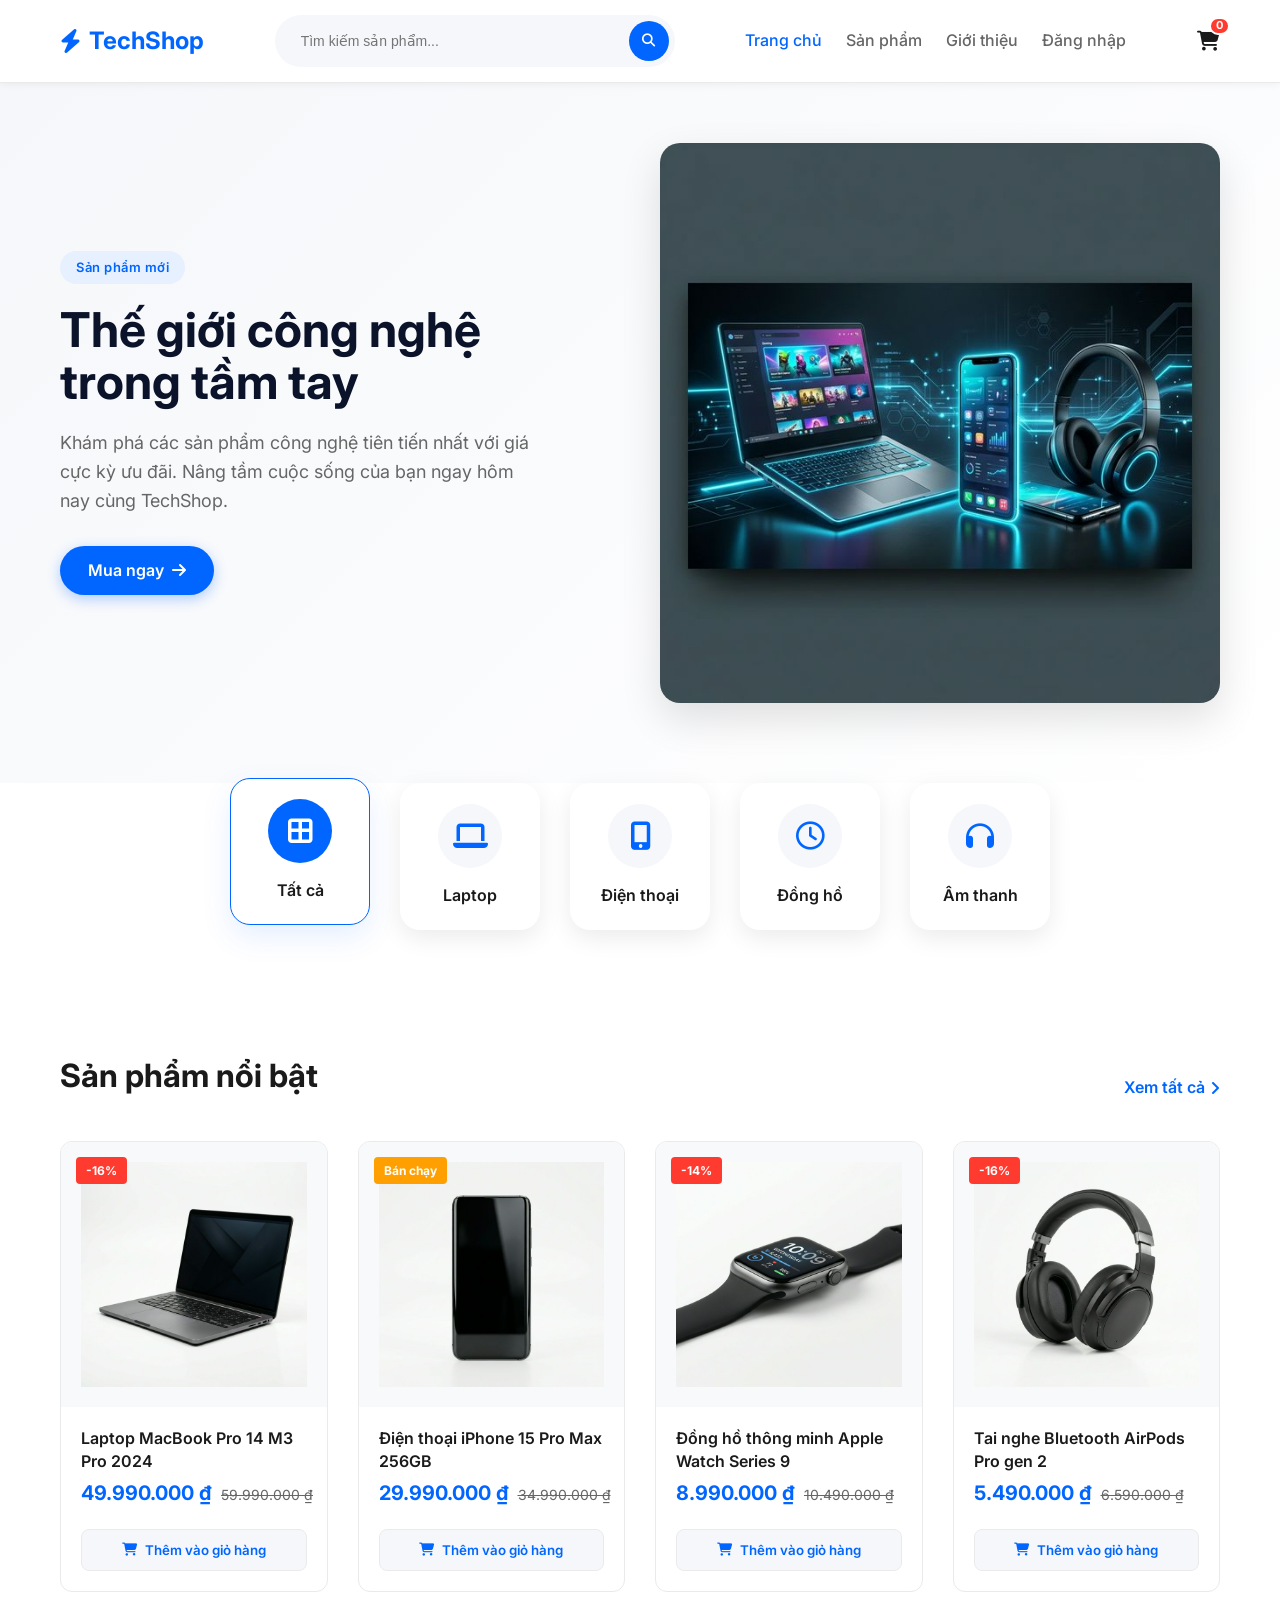
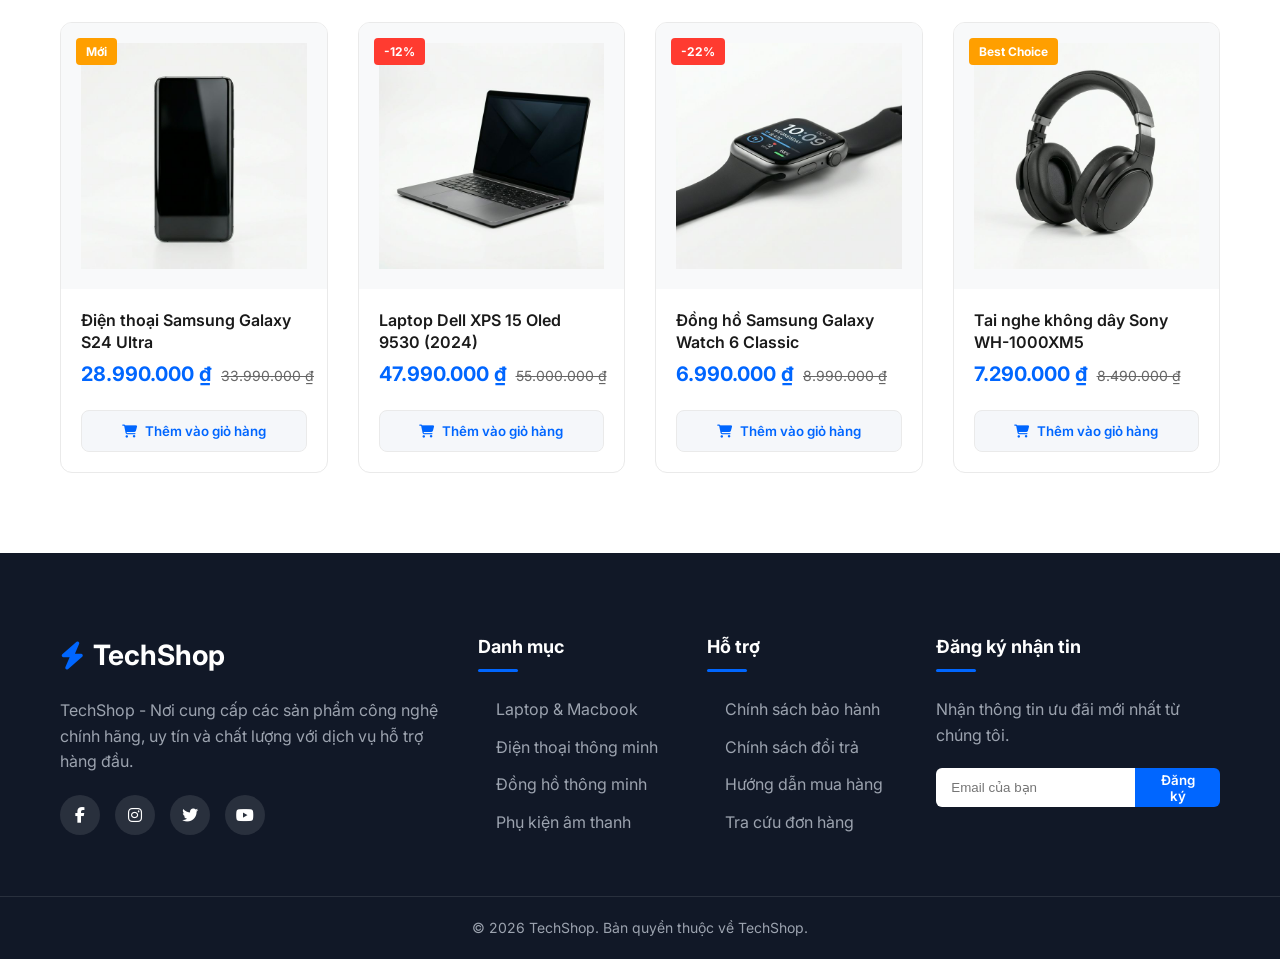
==== commit fb4f4aee: "Update UI /UX" ====
--- a/index.html
+++ b/index.html
@@ -21,7 +21,7 @@
             
             <div class="search-bar">
                 <input type="text" placeholder="Tìm kiếm sản phẩm...">
-                <button type="submit"><i class="fa-solid fa-magnifying-glass"></i></button>
+                <button type="button"><i class="fa-solid fa-magnifying-glass"></i></button>
             </div>
             
             <nav class="nav-menu">
@@ -64,25 +64,31 @@
     <section class="categories">
         <div class="container">
             <div class="category-grid">
-                <div class="category-item">
+                <div class="category-item active" data-category="all">
+                    <div class="category-icon">
+                        <i class="fa-solid fa-border-all"></i>
+                    </div>
+                    <span>Tất cả</span>
+                </div>
+                <div class="category-item" data-category="laptop">
                     <div class="category-icon">
                         <i class="fa-solid fa-laptop"></i>
                     </div>
                     <span>Laptop</span>
                 </div>
-                <div class="category-item">
+                <div class="category-item" data-category="phone">
                     <div class="category-icon">
                         <i class="fa-solid fa-mobile-screen-button"></i>
                     </div>
                     <span>Điện thoại</span>
                 </div>
-                <div class="category-item">
+                <div class="category-item" data-category="watch">
                     <div class="category-icon">
                         <i class="fa-regular fa-clock"></i>
                     </div>
                     <span>Đồng hồ</span>
                 </div>
-                <div class="category-item">
+                <div class="category-item" data-category="audio">
                     <div class="category-icon">
                         <i class="fa-solid fa-headphones"></i>
                     </div>
@@ -124,10 +130,10 @@
             <div class="footer-col">
                 <h3>Danh mục</h3>
                 <ul>
-                    <li><a href="#">Laptop & Macbook</a></li>
-                    <li><a href="#">Điện thoại thông minh</a></li>
-                    <li><a href="#">Đồng hồ thông minh</a></li>
-                    <li><a href="#">Phụ kiện âm thanh</a></li>
+                    <li><a href="index.html?cat=laptop#products">Laptop & Macbook</a></li>
+                    <li><a href="index.html?cat=phone#products">Điện thoại thông minh</a></li>
+                    <li><a href="index.html?cat=watch#products">Đồng hồ thông minh</a></li>
+                    <li><a href="index.html?cat=audio#products">Phụ kiện âm thanh</a></li>
                 </ul>
             </div>
             <div class="footer-col">
@@ -156,6 +162,11 @@
     <!-- Toast Notification Container -->
     <div id="toastContainer" class="toast-container"></div>
 
+    <!-- Back to Top Button -->
+    <button id="backToTop" class="back-to-top" title="Cuộn lên đầu trang">
+        <i class="fa-solid fa-arrow-up"></i>
+    </button>
+
     <!-- Vanilla Javascript -->
     <script src="script.js"></script>
 </body>
--- a/style.css
+++ b/style.css
@@ -307,10 +307,15 @@
     border: 1px solid transparent;
 }
 
-.category-item:hover {
+.category-item:hover, .category-item.active {
     transform: translateY(-5px);
     border-color: var(--primary-color);
     box-shadow: 0 12px 30px rgba(0, 102, 255, 0.1);
+}
+
+.category-item.active .category-icon {
+    background-color: var(--primary-color);
+    color: white;
 }
 
 .category-icon {
@@ -446,6 +451,7 @@
     -webkit-box-orient: vertical;
     overflow: hidden;
     line-height: 1.4;
+    line-clamp: 2;
     flex: 1;
 }
 
@@ -752,3 +758,48 @@
         grid-template-columns: 1fr;
     }
 }
+
+/* ====== Back to Top Button ====== */
+.back-to-top {
+    position: fixed;
+    bottom: 30px;
+    right: 30px;
+    width: 50px;
+    height: 50px;
+    background-color: var(--primary-color);
+    color: white;
+    border-radius: 50%;
+    display: flex;
+    align-items: center;
+    justify-content: center;
+    font-size: 20px;
+    cursor: pointer;
+    box-shadow: var(--shadow-md);
+    transition: var(--transition);
+    border: 2px solid white;
+    z-index: 999;
+    opacity: 0;
+    visibility: hidden;
+    transform: translateY(20px);
+}
+
+.back-to-top.show {
+    opacity: 1;
+    visibility: visible;
+    transform: translateY(0);
+}
+
+.back-to-top:hover {
+    background-color: var(--primary-hover);
+    transform: translateY(-5px);
+    box-shadow: var(--shadow-lg);
+}
+
+@media (max-width: 768px) {
+    .back-to-top {
+        bottom: 20px;
+        right: 20px;
+        width: 45px;
+        height: 45px;
+    }
+}
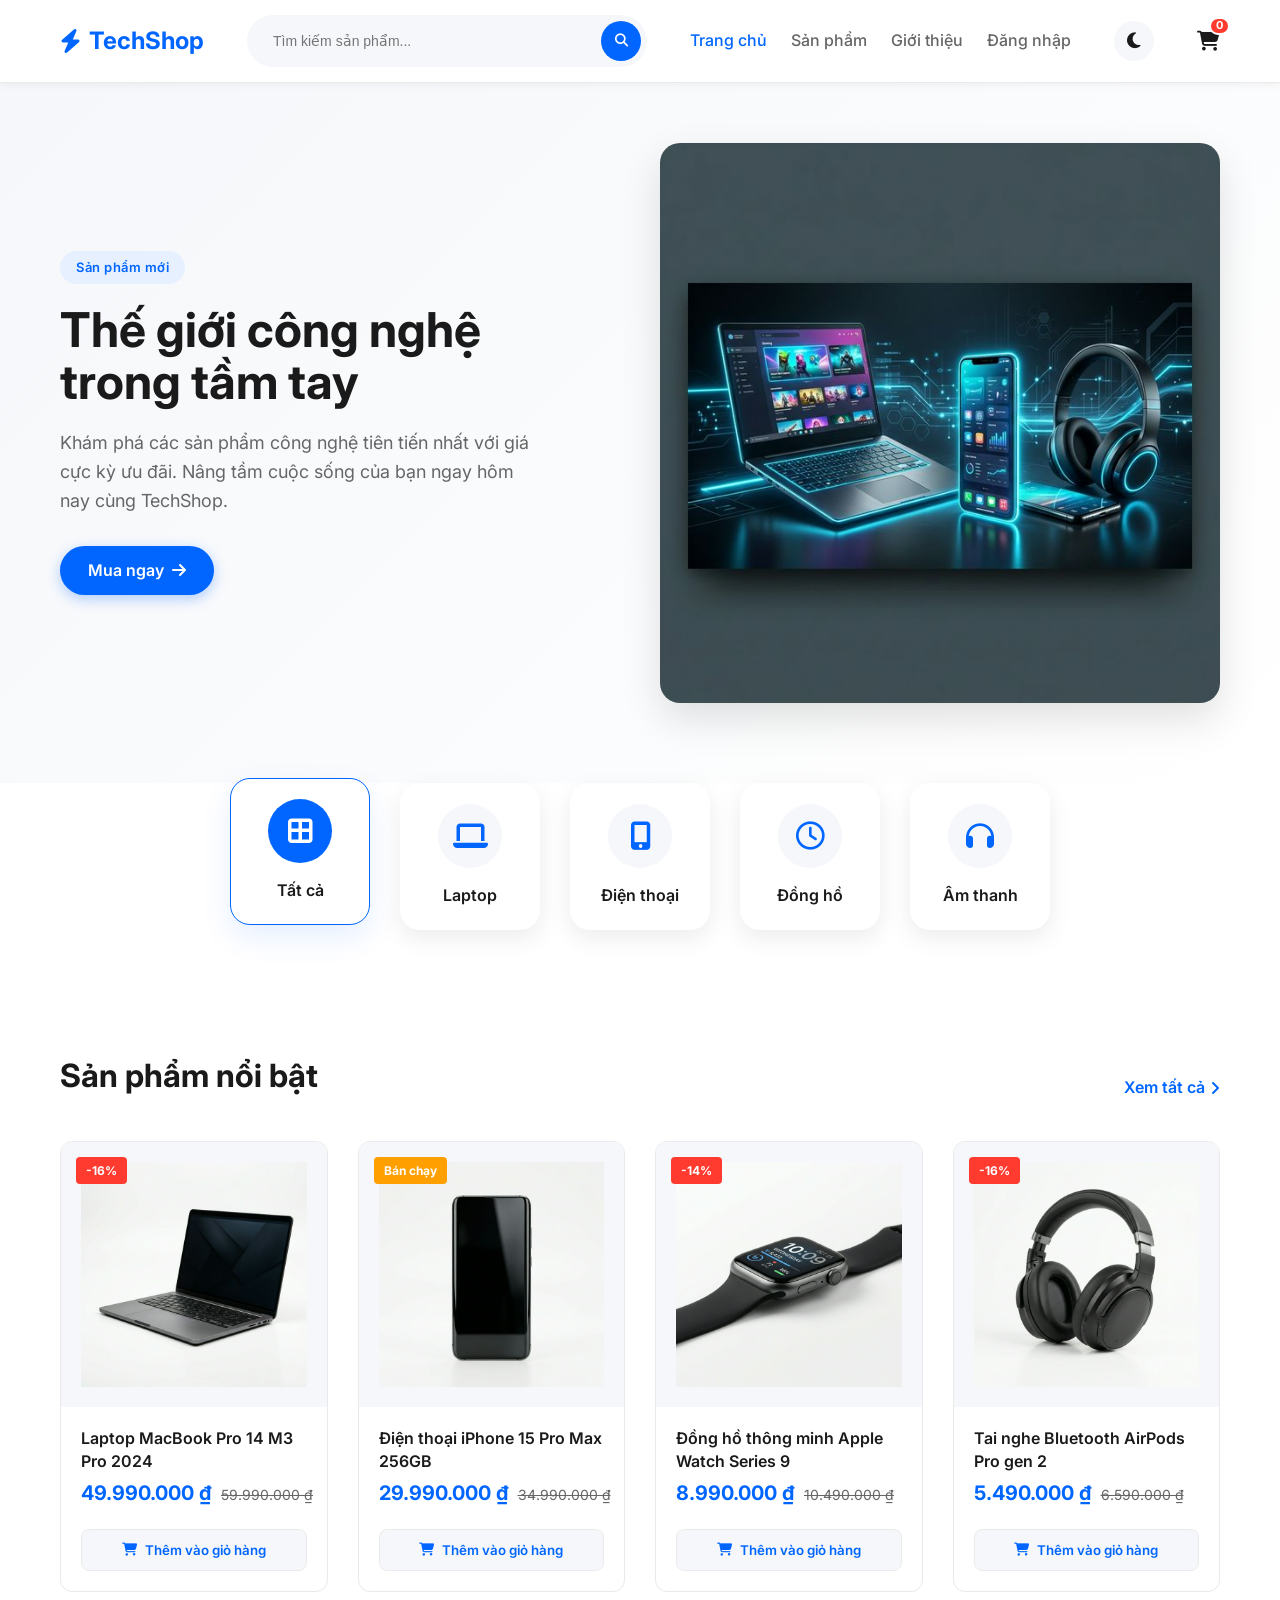
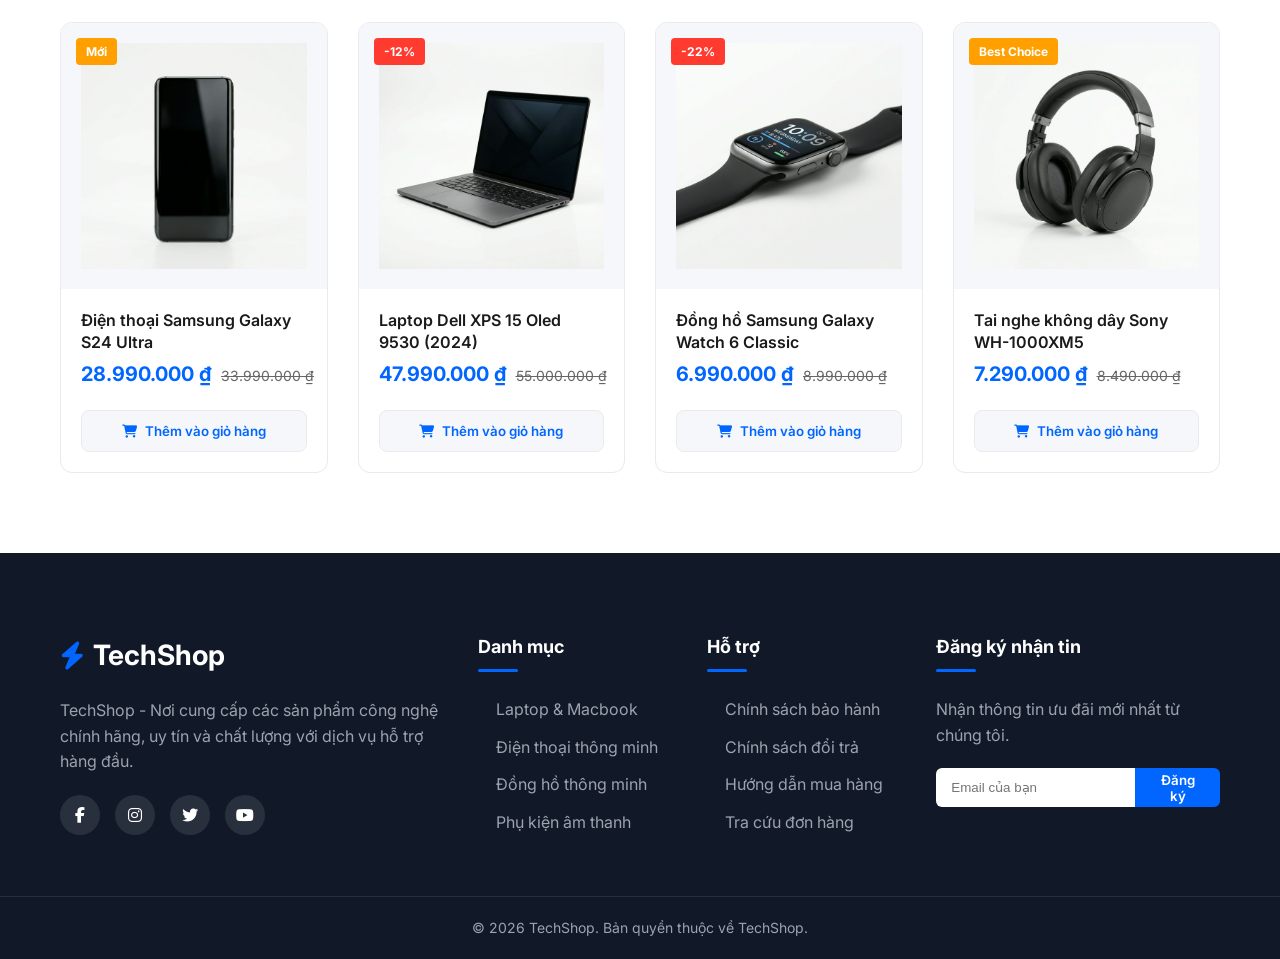
==== commit cb910d16: "Update" ====
--- a/index.html
+++ b/index.html
@@ -1,6 +1,7 @@
 <!DOCTYPE html>
 <html lang="vi">
 <head>
+    <link rel="icon" type="image/svg+xml" href="assets/images/favicon.svg">
     <meta charset="UTF-8">
     <meta name="viewport" content="width=device-width, initial-scale=1.0">
     <title>TechShop - Thế giới công nghệ trong tầm tay</title>
--- a/style.css
+++ b/style.css
@@ -7,6 +7,8 @@
     --text-muted: #666666;
     --bg-main: #ffffff;
     --bg-secondary: #f5f7fa;
+    --bg-card: #ffffff;
+    --bg-input: #f5f7fa;
     --border-color: #eaeaea;
     --danger: #FF3B30;
     --success: #34C759;
@@ -16,6 +18,30 @@
     --radius-md: 12px;
     --radius-lg: 20px;
     --transition: all 0.3s ease;
+    --header-bg: rgba(255, 255, 255, 0.95);
+    --hero-gradient: linear-gradient(135deg, var(--bg-secondary) 0%, #ffffff 100%);
+    --footer-bg: #111827;
+    --footer-text: #9ca3af;
+    --footer-heading: #ffffff;
+}
+
+[data-theme="dark"] {
+    --primary-color: #3d8bff;
+    --primary-hover: #5c9eff;
+    --primary-light: #1a2a44;
+    --text-main: #f3f4f6;
+    --text-muted: #9ca3af;
+    --bg-main: #0f172a;
+    --bg-secondary: #1e293b;
+    --bg-card: #1e293b;
+    --bg-input: #334155;
+    --border-color: #334155;
+    --shadow-sm: 0 2px 8px rgba(0, 0, 0, 0.2);
+    --shadow-md: 0 8px 24px rgba(0, 0, 0, 0.3);
+    --shadow-lg: 0 16px 40px rgba(0, 0, 0, 0.4);
+    --header-bg: rgba(15, 23, 42, 0.95);
+    --hero-gradient: linear-gradient(135deg, #1e293b 0%, #0f172a 100%);
+    --footer-bg: #020617;
 }
 
 /* ====== Reset & Global ====== */
@@ -94,7 +120,7 @@
     position: sticky;
     top: 0;
     z-index: 100;
-    background-color: rgba(255, 255, 255, 0.95);
+    background-color: var(--header-bg);
     backdrop-filter: blur(10px);
     border-bottom: 1px solid var(--border-color);
     padding: 15px 0;
@@ -122,7 +148,7 @@
     max-width: 400px;
     display: flex;
     position: relative;
-    background-color: var(--bg-secondary);
+    background-color: var(--bg-input);
     border-radius: 50px;
     padding: 5px;
     border: 1px solid transparent;
@@ -142,6 +168,7 @@
     padding: 10px 20px;
     outline: none;
     font-size: 14px;
+    color: var(--text-main);
 }
 
 .search-bar button {
@@ -196,7 +223,7 @@
     align-items: center;
     justify-content: center;
     padding: 0 5px;
-    border: 2px solid white;
+    border: 2px solid var(--bg-main);
 }
 
 .cart-count.bump {
@@ -217,7 +244,7 @@
 
 /* ====== Hero Section ====== */
 .hero {
-    background: linear-gradient(135deg, var(--bg-secondary) 0%, #ffffff 100%);
+    background: var(--hero-gradient);
     padding: 60px 0 80px;
     overflow: hidden;
 }
@@ -248,7 +275,7 @@
     font-size: 48px;
     line-height: 1.1;
     margin-bottom: 20px;
-    color: #0b132a;
+    color: var(--text-main);
 }
 
 .hero p {
@@ -293,7 +320,7 @@
 }
 
 .category-item {
-    background: white;
+    background: var(--bg-card);
     padding: 20px 30px;
     border-radius: var(--radius-lg);
     box-shadow: var(--shadow-md);
@@ -376,7 +403,7 @@
 }
 
 .product-card {
-    background-color: white;
+    background-color: var(--bg-card);
     border: 1px solid var(--border-color);
     border-radius: var(--radius-md);
     overflow: hidden;
@@ -418,7 +445,7 @@
     position: relative;
     overflow: hidden;
     aspect-ratio: 1/1;
-    background-color: #f8f9fa;
+    background-color: var(--bg-input);
     display: flex;
     align-items: center;
     justify-content: center;
@@ -497,7 +524,7 @@
 
 /* ====== Footer ====== */
 .footer {
-    background-color: #111827;
+    background-color: var(--footer-bg);
     color: white;
     padding: 80px 0 20px;
 }
@@ -644,7 +671,7 @@
 }
 
 .toast {
-    background-color: #ffffff;
+    background-color: var(--bg-card);
     border-left: 4px solid var(--success);
     padding: 15px 20px;
     box-shadow: 0 10px 30px rgba(0,0,0,0.1);
@@ -672,6 +699,27 @@
     font-weight: 500;
     margin: 0;
     font-size: 14px;
+}
+
+/* ====== Theme Toggle ====== */
+.theme-toggle {
+    width: 40px;
+    height: 40px;
+    border-radius: 50%;
+    display: flex;
+    align-items: center;
+    justify-content: center;
+    font-size: 18px;
+    color: var(--text-main);
+    background-color: var(--bg-secondary);
+    cursor: pointer;
+    transition: var(--transition);
+}
+
+.theme-toggle:hover {
+    background-color: var(--primary-light);
+    color: var(--primary-color);
+    transform: rotate(15deg);
 }
 
 /* ====== Responsive ====== */
